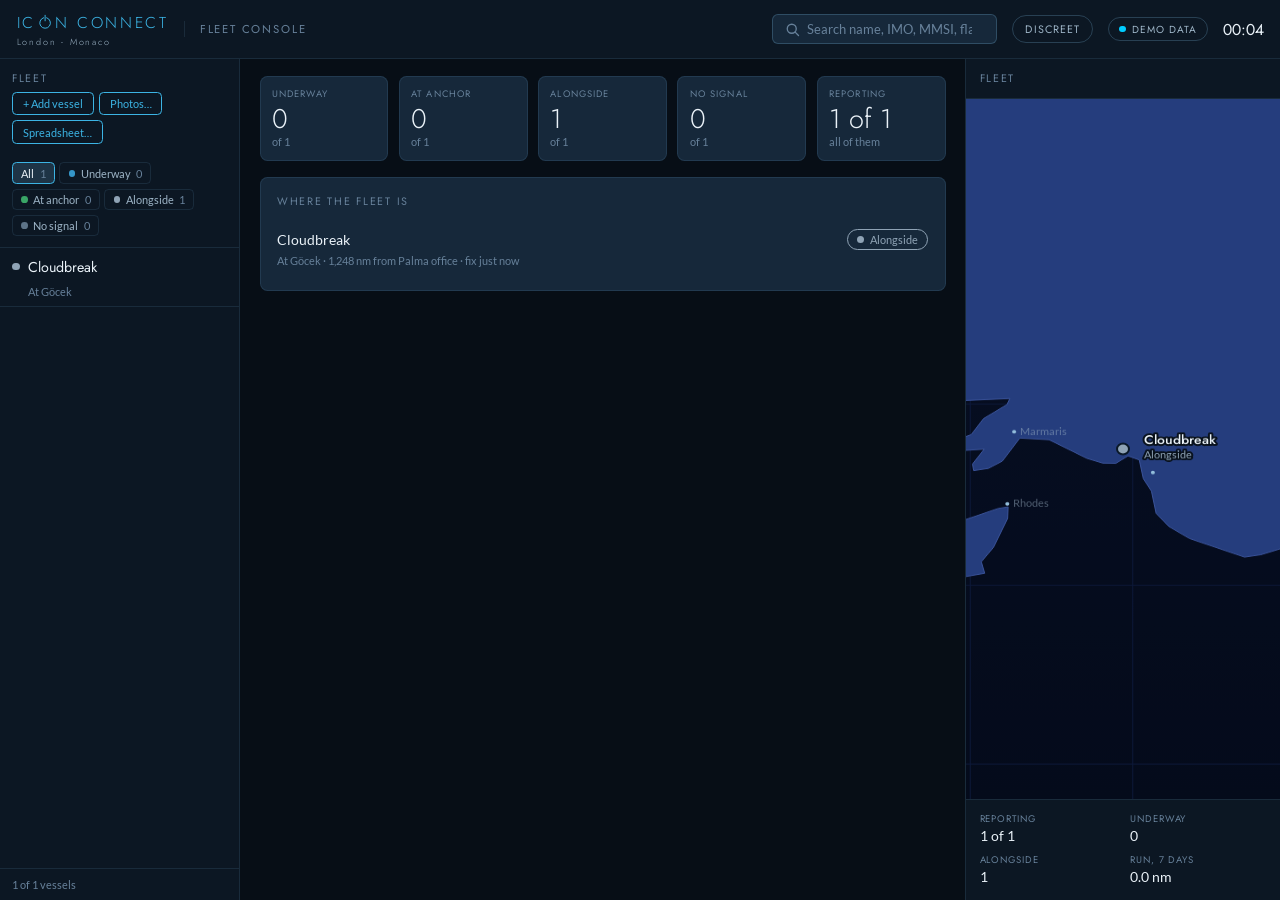
==== console.html @ 8f96ecb7 "Stop asking for what the app can work out for itself Fair criticism of the template: it asked for a " ====
<!doctype html>
<html lang="en">
<head>
<meta charset="utf-8">
<meta name="viewport" content="width=device-width, initial-scale=1">
<title>Fleet Console — Icon Connect</title>
<meta name="description" content="Where every yacht in the fleet is, searchable, for the desk.">
<link rel="icon" href="data:image/svg+xml,<svg xmlns='http://www.w3.org/2000/svg' viewBox='0 0 32 32'><text y='26' font-size='26'>&#9875;</text></svg>">
<link rel="stylesheet" href="css/tokens.css">
<link rel="stylesheet" href="css/console.css">
</head>
<body>

<div id="console">

  <header class="bar">
    <span class="brand-lockup">
      <span class="brand" id="brand"></span>
      <span class="brand-locations" id="brand-locations"></span>
    </span>
    <span class="bar-title">Fleet Console</span>

    <span class="bar-spacer"></span>

    <label class="search" for="search">
      <svg viewBox="0 0 20 20" aria-hidden="true"><circle cx="9" cy="9" r="6"/><line x1="13.5" y1="13.5" x2="18" y2="18"/></svg>
      <input id="search" type="search" placeholder="Search name, IMO, MMSI, flag, builder, port"
             autocomplete="off" spellcheck="false">
    </label>

    <button class="toggle" id="discreet-toggle" type="button" aria-pressed="false">
      Discreet
    </button>

    <span class="status-pill" id="connection" data-state="starting">
      <span class="dot"></span><span id="connection-label">Starting</span>
    </span>

    <span class="clock" id="clock">--:--</span>
  </header>

  <aside class="rail">
    <div class="rail-head">
      <span class="pane-title">Fleet</span>
      <span class="rail-head-actions">
        <button class="add-button" id="save-file" type="button" hidden>Save fleet.js</button>
        <button class="add-button" id="add-vessel" type="button">+ Add vessel</button>
        <button class="add-button" id="import-photos" type="button">Photos…</button>
        <button class="add-button" id="import-sheet" type="button">Spreadsheet…</button>
        <input type="file" id="import-file" accept="image/*" multiple hidden>
        <input type="file" id="sheet-file" accept=".csv,.tsv,.txt,text/csv" hidden>
      </span>
    </div>
    <div class="filters" id="filters"></div>
    <div class="rail-list" id="rail-list"></div>
    <div class="hidden-note" id="hidden-note" hidden>
      <span id="hidden-count"></span>
      <button class="linkish" id="restore-hidden" type="button">Restore</button>
    </div>
    <div class="rail-foot" id="rail-foot"></div>
  </aside>

  <main class="work" id="work"></main>

  <aside class="chartpane">
    <div class="chartpane-head">
      <span class="pane-title" id="chart-title">Fleet</span>
      <button class="linkish" id="clear-selection" type="button" hidden>Show all vessels</button>
    </div>
    <div class="chart-holder">
      <canvas id="chart-canvas"></canvas>
    </div>
    <div class="chart-readout" id="chart-readout"></div>
  </aside>

  <!-- Bulk vessel import from a spreadsheet. -->
  <dialog class="sheet sheet-wide" id="sheet-dialog" aria-labelledby="sheet-title">
    <div class="sheet-panel">
      <header class="sheet-head">
        <h2 id="sheet-title">Vessels from a spreadsheet</h2>
        <button class="sheet-close" id="sheet-close" type="button" aria-label="Close">&times;</button>
      </header>
      <div class="sheet-body">
        <p class="sheet-note" id="sheet-note"></p>

        <div class="panel" id="sheet-start">
          <div class="pane-title">Start from a template</div>
          <p class="sheet-note">
            A blank sheet with the headings this reads back, and one worked example
            row to copy. Delete that row before importing — its MMSI is deliberately
            impossible, so if it is left in it is refused by name rather than adding
            a yacht called EXAMPLE to your fleet.
          </p>
          <div class="sheet-actions">
            <button class="button-primary" id="sheet-template" type="button">Download the template</button>
            <button class="button-quiet" id="sheet-choose" type="button">Choose a CSV…</button>
            <span class="sheet-foot-note" id="sheet-template-status"></span>
          </div>
          <div class="column-notes" id="column-notes"></div>
        </div>

        <div class="panel" id="sheet-columns-panel">
          <div class="pane-title">Columns</div>
          <p class="sheet-note">
            Matched by heading. Set anything it guessed wrong, or leave a column
            on “Ignore”. Name and MMSI are the two it cannot do without.
          </p>
          <div class="sheet-columns" id="sheet-columns"></div>
        </div>

        <div class="panel">
          <div class="pane-title" id="sheet-rows-title">Rows</div>
          <div class="sheet-rows" id="sheet-rows"></div>
        </div>
      </div>
      <footer class="sheet-foot">
        <span class="sheet-foot-note" id="sheet-status"></span>
        <button class="button-quiet" id="sheet-cancel" type="button">Cancel</button>
        <button class="button-primary" id="sheet-apply" type="submit">Import</button>
      </footer>
    </div>
  </dialog>

  <!-- Bulk photo import: a pile of files matched to vessels by filename. -->
  <dialog class="sheet sheet-wide" id="import-dialog" aria-labelledby="import-title">
    <div class="sheet-panel">
      <header class="sheet-head">
        <h2 id="import-title">Photographs</h2>
        <button class="sheet-close" id="import-close" type="button" aria-label="Close">&times;</button>
      </header>
      <div class="sheet-body">
        <p class="sheet-note" id="import-note"></p>
        <div class="import-list" id="import-list"></div>
      </div>
      <footer class="sheet-foot">
        <span class="sheet-foot-note" id="import-status"></span>
        <button class="button-quiet" id="import-cancel" type="button">Cancel</button>
        <button class="button-primary" id="import-apply" type="submit">Use these</button>
      </footer>
    </div>
  </dialog>

  <dialog class="sheet" id="file-dialog" aria-labelledby="file-title">
    <div class="sheet-panel">
      <header class="sheet-head">
        <h2 id="file-title">Save fleet.js</h2>
        <button class="sheet-close" id="file-close" type="button" aria-label="Close">&times;</button>
      </header>
      <div class="sheet-body">
        <p class="sheet-note" id="file-summary"></p>
        <p class="sheet-note">
          This is the whole of <code>fleet.js</code> with your changes applied.
          Save it over the existing file and the change is real everywhere —
          the office display included. Until then it is only on this browser.
        </p>
        <div class="panel" id="photo-export" hidden>
          <div class="pane-title">Photographs held in this browser</div>
          <p class="sheet-note" id="photo-export-note"></p>
          <div class="rows" id="photo-export-list"></div>
          <div class="sheet-actions">
            <button class="button-quiet" id="photo-export-save" type="button">Save the images</button>
            <span class="sheet-foot-note" id="photo-export-status"></span>
          </div>
        </div>
        <pre class="snippet snippet-tall" id="file-content"></pre>
      </div>
      <footer class="sheet-foot">
        <span class="sheet-foot-note" id="file-status"></span>
        <button class="button-quiet" id="file-csv" type="button">Download CSV</button>
        <button class="button-quiet" id="file-copy" type="button">Copy file</button>
        <button class="button-primary" id="file-download" type="button">Download fleet.js</button>
      </footer>
    </div>
  </dialog>

  <dialog class="sheet sheet-narrow" id="remove-dialog" aria-labelledby="remove-title">
    <div class="sheet-panel">
      <header class="sheet-head">
        <h2 id="remove-title">Remove vessel</h2>
        <button class="sheet-close" id="remove-close" type="button" aria-label="Close">&times;</button>
      </header>
      <div class="sheet-body">
        <p class="sheet-note" id="remove-body"></p>
        <pre class="snippet" id="remove-snippet" hidden></pre>
      </div>
      <footer class="sheet-foot">
        <button class="button-quiet" id="remove-cancel" type="button">Cancel</button>
        <button class="button-danger" id="remove-confirm" type="button">Remove</button>
      </footer>
    </div>
  </dialog>

  <dialog class="sheet sheet-wide" id="add-dialog" aria-labelledby="add-title">
    <form method="dialog" id="add-form" novalidate>
      <header class="sheet-head">
        <h2 id="add-title">Add a vessel</h2>
        <button class="sheet-close" id="add-cancel" type="button" aria-label="Close">&times;</button>
      </header>

      <div class="sheet-body" id="add-body">

        <div class="form-section">
          <h3>Identity</h3>
          <p class="sheet-note">
            MMSI is the only field live tracking actually needs — AIS broadcasts on
            MMSI and never on IMO, and there is no free way to look one up from the
            other. It comes off the ship's radio licence or her AIS unit. The IMO
            number is checked against its own check digit, so a mistyped one is
            caught here rather than three weeks later.
          </p>

          <div class="field-grid">
            <div class="field-pair">
              <label for="f-name">Name <em>required</em></label>
              <input id="f-name" name="name" autocomplete="off" placeholder="Without the M/Y" required>
              <p class="field-error" id="e-name" role="alert"></p>
            </div>
            <div class="field-pair">
              <label for="f-prefix">Type</label>
              <select id="f-prefix" name="prefix">
                <option value="M/Y">M/Y — motor</option>
                <option value="S/Y">S/Y — sailing</option>
              </select>
            </div>
          </div>

          <div class="field-grid">
            <div class="field-pair">
              <label for="f-mmsi">MMSI <em>required</em></label>
              <input id="f-mmsi" name="mmsi" inputmode="numeric" autocomplete="off" placeholder="9 digits" required>
              <p class="field-error" id="e-mmsi" role="alert"></p>
            </div>
            <div class="field-pair">
              <label for="f-imo">IMO number <em>required</em></label>
              <input id="f-imo" name="imo" inputmode="numeric" autocomplete="off" placeholder="7 digits" required>
              <p class="field-error" id="e-imo" role="alert"></p>
            </div>
            <div class="field-pair">
              <label for="f-callSign">Call sign</label>
              <input id="f-callSign" name="callSign" autocomplete="off" placeholder="e.g. ZGAA1">
            </div>
          </div>

          <div class="field-grid">
            <div class="field-pair">
              <label for="f-flag">Flag</label>
              <input id="f-flag" name="flag" autocomplete="off" placeholder="e.g. Cayman Islands">
            </div>
            <div class="field-pair">
              <label for="f-flagCode">Flag code</label>
              <input id="f-flagCode" name="flagCode" autocomplete="off" placeholder="KY" maxlength="2">
            </div>
          </div>
        </div>

        <div class="form-section">
          <h3>Dimensions and build</h3>
          <div class="field-grid">
            <div class="field-pair">
              <label for="f-loa">LOA (m)</label>
              <input id="f-loa" name="loa" inputmode="decimal" autocomplete="off" placeholder="48.5">
            </div>
            <div class="field-pair">
              <label for="f-beam">Beam (m)</label>
              <input id="f-beam" name="beam" inputmode="decimal" autocomplete="off" placeholder="9.2">
            </div>
            <div class="field-pair">
              <label for="f-grossTonnage">Gross tonnage</label>
              <input id="f-grossTonnage" name="grossTonnage" inputmode="numeric" autocomplete="off" placeholder="499">
            </div>
          </div>
          <div class="field-grid">
            <div class="field-pair">
              <label for="f-builder">Builder</label>
              <input id="f-builder" name="builder" autocomplete="off" placeholder="e.g. Abeking &amp; Rasmussen">
            </div>
            <div class="field-pair">
              <label for="f-yearBuilt">Year built</label>
              <input id="f-yearBuilt" name="yearBuilt" inputmode="numeric" autocomplete="off" placeholder="2021">
            </div>
            <div class="field-pair">
              <label for="f-lastRefit">Last refit</label>
              <input id="f-lastRefit" name="lastRefit" inputmode="numeric" autocomplete="off" placeholder="2026">
            </div>
          </div>
          <div class="field-pair">
            <label for="f-classSociety">Class society</label>
            <input id="f-classSociety" name="classSociety" autocomplete="off" placeholder="e.g. Lloyd's Register">
          </div>
        </div>

        <div class="form-section">
          <h3>Photograph</h3>
          <div class="photo-row">
            <div>
              <div class="photo-drop" id="photo-drop">
                <input type="file" id="f-photo-file" accept="image/*" hidden>
                <button type="button" class="button-quiet" id="photo-choose">Choose an image…</button>
                <span class="photo-drop-hint">or drop one here</span>
              </div>
              <p class="field-hint" id="photo-note">
                The file is scaled down and kept in this browser. It shows on this
                console straight away; the office display is a different machine and
                only sees it once the image is in <code>assets/photos/</code> and
                <code>fleet.js</code> points at it — the Save fleet.js dialog will
                hand you both.
              </p>
              <p class="field-error" id="e-photo-file" role="alert"></p>

              <div class="field-pair photo-url">
                <label for="f-photo">…or a URL or path instead</label>
                <input id="f-photo" name="photo" autocomplete="off"
                       placeholder="assets/photos/cloudbreak.jpg  ·  or  https://…">
                <p class="field-hint">
                  Used only when no image has been uploaded. Many hosts refuse to serve
                  to another site, which is what the preview is for.
                </p>
                <p class="field-error" id="e-photo" role="alert"></p>
              </div>
            </div>
            <div>
              <div class="photo-preview" id="photo-preview">
                <span class="photo-preview-empty">No photo</span>
              </div>
              <div class="photo-actions" id="photo-actions" hidden>
                <span class="photo-meta" id="photo-meta"></span>
                <button type="button" class="button-quiet" id="photo-clear">Remove</button>
              </div>
            </div>
          </div>
        </div>

        <div class="form-section">
          <h3>Where she is <span class="section-tag">demo mode only</span></h3>
          <p class="sheet-note">
            Ignored the moment an AISstream key is set in <code>config.js</code>, when
            live AIS takes over. Until then it is the only thing that puts her on the
            chart — a vessel with nothing here is on the list but never appears.
          </p>
          <div class="field-grid">
            <div class="field-pair">
              <label for="f-demoStatus">State</label>
              <select id="f-demoStatus" name="demoStatus">
                <option value="moored">Alongside</option>
                <option value="anchored">At anchor</option>
                <option value="underway">Underway</option>
                <option value="dark">No signal</option>
              </select>
            </div>
            <div class="field-pair">
              <label for="f-demoPort">Port</label>
              <input id="f-demoPort" name="demoPort" autocomplete="off" list="port-names"
                     placeholder="Start typing…">
              <datalist id="port-names"></datalist>
              <p class="field-error" id="e-demoPort" role="alert"></p>
            </div>
            <div class="field-pair">
              <label for="f-demoSpeed">Speed (kn)</label>
              <input id="f-demoSpeed" name="demoSpeed" inputmode="decimal" autocomplete="off" placeholder="11.5">
            </div>
          </div>
          <p class="field-hint">
            Or give an exact position instead, which wins over the port.
          </p>
          <div class="field-grid">
            <div class="field-pair">
              <label for="f-demoLat">Latitude</label>
              <input id="f-demoLat" name="demoLat" inputmode="decimal" autocomplete="off" placeholder="36.7530">
              <p class="field-error" id="e-demoLat" role="alert"></p>
            </div>
            <div class="field-pair">
              <label for="f-demoLon">Longitude</label>
              <input id="f-demoLon" name="demoLon" inputmode="decimal" autocomplete="off" placeholder="28.9400">
              <p class="field-error" id="e-demoLon" role="alert"></p>
            </div>
          </div>
          <div class="field-grid">
            <div class="field-pair">
              <label for="f-demoDestination">Bound for</label>
              <input id="f-demoDestination" name="demoDestination" autocomplete="off" placeholder="PALMA">
            </div>
            <div class="field-pair">
              <label for="f-demoEtaHours">ETA in (hours)</label>
              <input id="f-demoEtaHours" name="demoEtaHours" inputmode="numeric" autocomplete="off" placeholder="26">
            </div>
          </div>
          <p class="field-hint" id="route-note" hidden>
            She has a hand-written route in <code>fleet.js</code>. It is kept as it is
            — a route is more than this form can edit, and flattening it to one point
            would throw the work away. Give a position or a port to replace it.
          </p>
        </div>

        <div class="form-section">
          <label class="checkline">
            <input type="checkbox" id="f-discreet" name="discreet">
            <span>Discreet — never show an exact position for this vessel, whatever
              the board is set to</span>
          </label>
        </div>
      </div>

      <footer class="sheet-foot">
        <span class="sheet-foot-note" id="add-status"></span>
        <button class="button-quiet" id="add-cancel-2" type="button">Cancel</button>
        <button class="button-primary" id="add-submit" type="submit">Add vessel</button>
      </footer>
    </form>

    <!-- Shown after a successful add or edit. -->
    <div class="sheet-done" id="add-done" hidden>
      <header class="sheet-head">
        <h2 id="done-title">Saved — now make it permanent</h2>
        <button class="sheet-close" id="done-close" type="button" aria-label="Close">&times;</button>
      </header>
      <div class="sheet-body">
        <p class="sheet-note" id="done-lede"></p>
        <pre class="snippet" id="done-snippet"></pre>
        <div class="sheet-actions">
          <button class="button-primary" id="copy-snippet" type="button">Copy entry</button>
          <button class="button-quiet" id="done-save-file" type="button">Save whole file…</button>
          <span class="sheet-foot-note" id="copy-status"></span>
        </div>
      </div>
    </div>
  </dialog>

</div>

<script src="config.js"></script>
<script src="fleet.js"></script>
<script src="data/mid.js"></script>
<script src="data/ports.js"></script>
<script src="data/world-land.js"></script>
<script src="js/geo.js"></script>
<script src="js/vessel.js"></script>
<script src="js/format.js"></script>
<script src="js/store.js"></script>
<script src="js/ais.js"></script>
<script src="js/demo.js"></script>
<script src="js/weather.js"></script>
<script src="js/csv.js"></script>
<script src="js/photos.js"></script>
<script src="js/profile.js"></script>
<script src="js/map.js"></script>
<script src="js/console.js"></script>

</body>
</html>
---- css/tokens.css ----
/* -----------------------------------------------------------------------------
 * Shared design tokens — the Icon Connect palette and type, in one place.
 *
 * Loaded by both the office display (index.html) and the console
 * (console.html), so retinting either retints both. Neither stylesheet
 * redefines a colour; they only consume these.
 *
 * Type SIZE is deliberately not set here: the wall board scales with the
 * viewport, the console does not.
 * -------------------------------------------------------------------------- */

/* -----------------------------------------------------------------------------
 * Brand faces, served from assets/fonts/ rather than a font CDN.
 *
 * A board that runs sixteen hours a day on an office wall should not depend on
 * a third party being up, and the single-file build inlines these so it works
 * with no network at all.
 *
 * Lato is the brand's body face. Jost stands in for Century Gothic — both are
 * Futura derivatives — and the display stack tries Century Gothic first, so a
 * machine with the real licensed font uses it instead. Both are SIL Open Font
 * License; see assets/fonts/LICENSE-*.txt.
 * -------------------------------------------------------------------------- */

@font-face { font-family: 'Jost'; font-style: normal; font-weight: 300;
  font-display: swap; src: url('../assets/fonts/jost-latin-300-normal.woff2') format('woff2'); }
@font-face { font-family: 'Jost'; font-style: normal; font-weight: 400;
  font-display: swap; src: url('../assets/fonts/jost-latin-400-normal.woff2') format('woff2'); }
@font-face { font-family: 'Jost'; font-style: normal; font-weight: 500;
  font-display: swap; src: url('../assets/fonts/jost-latin-500-normal.woff2') format('woff2'); }

@font-face { font-family: 'Lato'; font-style: normal; font-weight: 300;
  font-display: swap; src: url('../assets/fonts/lato-latin-300-normal.woff2') format('woff2'); }
@font-face { font-family: 'Lato'; font-style: normal; font-weight: 400;
  font-display: swap; src: url('../assets/fonts/lato-latin-400-normal.woff2') format('woff2'); }
@font-face { font-family: 'Lato'; font-style: normal; font-weight: 700;
  font-display: swap; src: url('../assets/fonts/lato-latin-700-normal.woff2') format('woff2'); }

/* -----------------------------------------------------------------------------
 * Fleet Watch — a board meant to be read from across an office and ignored for
 * hours at a time. Dark by design: this is one committed look, not a theme that
 * follows the OS. Every colour is a custom property, so retinting to a house
 * palette means editing this block and nothing else.
 * -------------------------------------------------------------------------- */

:root {
  color-scheme: dark;

  /* --------------------------------------------------------------------------
   * Icon Connect, from the 2023 Brand Book.
   *
   * The brand's own dark applications — the digital wallpaper and the business
   * cards — are a deep blue-slate ground with the logotype cyan on top, which is
   * exactly the register a fleet board wants. Surfaces below are stepped from
   * the wallpaper's own blues; the accent is the cyan the logo is actually
   * printed in.
   * ----------------------------------------------------------------------- */

  /* Brand */
  --brand-cyan:        #3CB4E4;   /* the logotype's applied colour */
  --brand-cyan-bright: #00CCFF;   /* charter "Info" — used sparingly, for life */
  --brand-silver:      #C0C0C0;   /* charter "Terms" */

  /* Surfaces, stepped from the wallpaper's blue-slate */
  --bg:            #070E16;
  --surface-1:     #0C1723;
  --surface-2:     #16283A;   /* the surface the state palette was validated against */
  --surface-3:     #1E3446;
  --scrim:         rgba(7, 14, 22, 0.94);
  --border:        rgba(120, 180, 220, 0.13);
  --border-strong: rgba(120, 180, 220, 0.26);

  /* Ink, tinted toward the ground rather than a neutral grey */
  --text-primary:   #EAF2F8;
  --text-secondary: #9DB4C6;
  --text-muted:     #67819A;

  /* Chart. Land is stepped up from the wallpaper's blue-slate until it clears
     the sea in daylight (4.6:1) and still reads under full night (1.9:1). */
  --map-ocean:      #0F2032;
  --map-ocean-deep: #0A1826;
  --map-land:       #5E8CB2;
  --map-coast:      #93BEDC;
  --map-graticule:  #1E3752;

  /* Dusk, in the order it happens, filled between successive solar-altitude
     contours and composited with `multiply`.
     
     Multiply matters. Laid over the top in the ordinary way, a tinted wash
     BRIGHTENS anything darker than the tint — and the sea here is very dark, so
     a violet twilight was lightening the ocean it was meant to be darkening.
     The night side came out the same brightness as the day side, which is
     exactly what it looked like. Multiplying can only ever darken, so the ramp
     below is monotonic by construction: land under full night sits 2.9:1 away
     from the same land in daylight, and the alpha is the strength. */
  --twilight-dusk:      rgba(255, 205, 165, 0.245);  /* sun still above the horizon */
  --twilight-civil:     rgba(170, 150, 235, 0.374);  /* 0 to -6 degrees */
  --twilight-nautical:  rgba(105, 120, 215, 0.504);  /* -6 to -12 */
  --twilight-astro:     rgba( 60,  78, 180, 0.626);  /* -12 to -18 */
  --map-night:          rgba( 40,  55, 150, 0.720);  /* below -18: full night */

  /* Vessel state. Stepped from the brand hues onto the dark ground and
     validated as a categorical set against --surface-2: all three pass the
     lightness band, chroma floor, CVD separation, the normal-vision floor and
     3:1 contrast. The brand palette is entirely cool, so "at anchor" is the
     charter's Security aqua walked toward green — the nearest step that clears
     the separation floor against the cyan. None of them ever carries meaning
     alone; every dot on this board sits beside its own word. */
  --status-underway: #3596C8;   /* brand cyan, stepped into the dark band */
  --status-anchored: #39A566;   /* Security aqua, stepped for separation */
  --status-moored:   #8FA3B5;   /* Terms silver, tinted to the ground */
  --status-dark:     #5E7488;

  /* The drawn vessel profile. Deliberately flat and diagrammatic — it should
     read as an illustration standing in for a photograph, never as one. */
  --profile-hull:   #2E4560;
  --profile-house:  #40607F;
  --profile-window: #0C1826;
  --profile-spar:   #7EA8CA;
  --profile-line:   rgba(126, 168, 202, 0.45);
  --profile-rail:   rgba(126, 168, 202, 0.35);
  --profile-sea-top:    #14293C;
  --profile-sea-bottom: #0A1826;

  /* Service urgency. Reserved status colours, deliberately not themed: they are
     the only warm hues on the board, which is what makes them read as "look
     here" against an entirely cool brand. */
  --good:     #0ca30c;
  --warning:  #fab219;
  --critical: #d03b3b;

  /* Type. Century Gothic and Lato are the brand's own faces; Century Gothic is
     tried first so a licensed machine uses the real thing, with Jost — like
     Century Gothic, a Futura derivative — as the web substitute. */
  --font-display: 'Century Gothic', 'Jost', 'Questrial', 'Avant Garde', system-ui, sans-serif;
  --font-body: 'Lato', system-ui, -apple-system, 'Segoe UI', sans-serif;
  --font: var(--font-body);

}

/* -----------------------------------------------------------------------------
 * `hidden` must win.
 *
 * The user agent's `[hidden] { display: none }` is a plain attribute selector,
 * so any rule of equal specificity that sets `display` — a `.panel { display:
 * flex }`, or an `all: unset` on a button — silently beats it, and an element
 * the script has hidden stays on screen. This has now caught three separate
 * elements in this project, so it is settled here for both pages.
 * -------------------------------------------------------------------------- */

[hidden] { display: none !important; }
---- css/console.css ----
/* -----------------------------------------------------------------------------
 * Fleet Console — the desk tool.
 *
 * Same palette and faces as the office display (css/tokens.css), different job.
 * The board is glanced at from across a room; this is operated at arm's length,
 * so the type is smaller, the density higher, and panes scroll — which the wall
 * board never does.
 * -------------------------------------------------------------------------- */

:root { font-size: 15px; }

* { box-sizing: border-box; margin: 0; padding: 0; }

html, body {
  height: 100%;
  background: var(--bg);
  color: var(--text-primary);
  font-family: var(--font-body);
  -webkit-font-smoothing: antialiased;
}

#console {
  /* Sized against the viewport, not the parent. `height: 100%` needs every
     ancestor to have a resolved height, and a host page that wraps the content
     in a plain div breaks that chain — the grid then falls back to content
     height, the rows stop stretching, and everything bunches at the top. */
  height: 100vh;
  height: 100dvh;
  /* And a floor in real pixels. A host that sizes its frame to the content it
     reports gets nothing useful from a page whose only height is 100dvh — that
     is circular, so the frame never grows and the whole tool ends up squeezed
     into whatever height it happened to start at. */
  min-height: 780px;
  overflow: hidden;
  display: grid;
  grid-template-columns: 19rem minmax(0, 1fr) 26rem;
  grid-template-rows: auto minmax(0, 1fr);
  grid-template-areas:
    "bar  bar   bar"
    "rail work  chart";
}

/* --- Top bar --------------------------------------------------------------- */

.bar {
  grid-area: bar;
  display: flex;
  align-items: center;
  gap: 1rem;
  padding: 0.7rem 1.1rem;
  border-bottom: 1px solid var(--border);
  background: var(--surface-1);
}

.brand-lockup { display: flex; flex-direction: column; gap: 0.08rem; }

.brand {
  display: inline-flex;
  align-items: center;
  font-family: var(--font-display);
  font-size: 1.05rem;
  font-weight: 300;
  letter-spacing: 0.17em;
  color: var(--brand-cyan);
  white-space: nowrap;
}

.brand .power-o {
  height: 1.03em; width: 1.03em;
  margin: 0 0.11em 0 0.05em;
  fill: none; stroke: currentColor; stroke-width: 6; stroke-linecap: round;
  position: relative; top: 0.012em;
}

.brand img { height: 1.2rem; width: auto; display: block; }

.brand-locations {
  font-family: var(--font-display);
  font-size: 0.6rem;
  font-weight: 300;
  letter-spacing: 0.2em;
  color: var(--text-secondary);
  white-space: nowrap;
}

.bar-title {
  font-family: var(--font-display);
  font-size: 0.76rem;
  letter-spacing: 0.16em;
  text-transform: uppercase;
  color: var(--text-muted);
  padding-left: 1rem;
  border-left: 1px solid var(--border);
}

.bar-spacer { flex: 1; }

.search {
  display: flex;
  align-items: center;
  gap: 0.5rem;
  min-width: 22rem;
  padding: 0.4rem 0.75rem;
  background: var(--surface-2);
  border: 1px solid var(--border-strong);
  border-radius: 0.4rem;
}

.search:focus-within { border-color: var(--brand-cyan); }

.search svg {
  width: 1rem; height: 1rem; flex: none;
  fill: none; stroke: var(--text-muted); stroke-width: 1.8; stroke-linecap: round;
}

.search input {
  all: unset;
  flex: 1;
  min-width: 0;
  font: inherit;
  font-size: 0.88rem;
  color: var(--text-primary);
}

.search input::placeholder { color: var(--text-muted); }

.toggle {
  all: unset;
  cursor: pointer;
  padding: 0.35rem 0.8rem;
  border: 1px solid var(--border-strong);
  border-radius: 999px;
  font-family: var(--font-display);
  font-size: 0.72rem;
  letter-spacing: 0.1em;
  text-transform: uppercase;
  color: var(--text-secondary);
}

.toggle:hover { color: var(--text-primary); border-color: var(--text-muted); }
.toggle[aria-pressed="true"] {
  background: var(--warning);
  border-color: var(--warning);
  color: #1a1200;
}
.toggle:focus-visible { outline: 2px solid var(--brand-cyan); outline-offset: 2px; }

.status-pill {
  display: inline-flex; align-items: center; gap: 0.4rem;
  padding: 0.25rem 0.65rem;
  border: 1px solid var(--border-strong);
  border-radius: 999px;
  font-family: var(--font-display);
  font-size: 0.68rem;
  letter-spacing: 0.1em;
  text-transform: uppercase;
  color: var(--text-secondary);
}

.status-pill .dot { width: 0.45rem; height: 0.45rem; border-radius: 50%; background: var(--text-muted); }
.status-pill[data-state="open"] .dot { background: var(--good); }
.status-pill[data-state="demo"] .dot { background: var(--brand-cyan-bright); }
.status-pill[data-state="connecting"] .dot,
.status-pill[data-state="retrying"] .dot { background: var(--warning); }
.status-pill[data-state="closed"] .dot { background: var(--critical); }

.clock {
  font-family: var(--font-display);
  font-size: 1.05rem;
  font-variant-numeric: tabular-nums;
}

/* --- Rail ------------------------------------------------------------------ */

.rail {
  grid-area: rail;
  border-right: 1px solid var(--border);
  background: var(--surface-1);
  display: grid;
  /* head, filters, the scrolling list, footer — the list is the only row that
     takes the slack. */
  grid-template-rows: auto auto minmax(0, 1fr) auto auto;
  /* And ONE column, pinned. Left implicit it sizes to max-content, so a wide
     child — two nowrap buttons in the head — widened the whole rail's inner
     column. Every vessel row widened with it and pushed its count badge out
     past the rail's edge and over the column beside it. */
  grid-template-columns: minmax(0, 1fr);
  min-width: 0;
  min-height: 0;
  overflow: hidden;
}

.filters {
  display: flex;
  min-width: 0;
  flex-wrap: wrap;
  gap: 0.3rem;
  padding: 0.75rem 0.8rem;
  border-bottom: 1px solid var(--border);
}

.chip-filter {
  all: unset;
  cursor: pointer;
  padding: 0.22rem 0.55rem;
  border: 1px solid var(--border);
  border-radius: 0.3rem;
  font-size: 0.74rem;
  color: var(--text-secondary);
  display: inline-flex;
  align-items: center;
  gap: 0.35rem;
}

.chip-filter:hover { border-color: var(--text-muted); color: var(--text-primary); }
.chip-filter[aria-pressed="true"] {
  background: var(--surface-3);
  border-color: var(--brand-cyan);
  color: var(--text-primary);
}
.chip-filter:focus-visible { outline: 2px solid var(--brand-cyan); outline-offset: 1px; }
.chip-filter .swatch { width: 0.45rem; height: 0.45rem; border-radius: 50%; }
.chip-filter .n { color: var(--text-muted); font-variant-numeric: tabular-nums; }

.rail-list { overflow-y: auto; min-height: 0; }

.vessel-row {
  all: unset;
  min-width: 0;
  display: grid;
  grid-template-columns: 0.5rem minmax(0, 1fr);
  align-items: center;
  gap: 0.55rem;
  width: 100%;
  padding: 0.55rem 0.8rem;
  border-bottom: 1px solid var(--border);
  cursor: pointer;
  box-sizing: border-box;
}

.vessel-row:hover { background: rgba(60, 180, 228, 0.06); }
.vessel-row[aria-current="true"] {
  background: rgba(60, 180, 228, 0.11);
  box-shadow: inset 2px 0 0 var(--brand-cyan);
}
.vessel-row:focus-visible { outline: 2px solid var(--brand-cyan); outline-offset: -2px; }

.vessel-row .marker { width: 0.5rem; height: 0.5rem; border-radius: 50%; }
.vessel-row .v-name {
  font-family: var(--font-display);
  font-size: 0.95rem;
  white-space: nowrap; overflow: hidden; text-overflow: ellipsis;
}
.vessel-row .v-where {
  grid-column: 2 / -1;
  font-size: 0.75rem;
  color: var(--text-muted);
  white-space: nowrap; overflow: hidden; text-overflow: ellipsis;
}
.rail-foot {
  padding: 0.6rem 0.8rem;
  border-top: 1px solid var(--border);
  font-size: 0.72rem;
  color: var(--text-muted);
}

/* --- Work column ----------------------------------------------------------- */

.work {
  grid-area: work;
  /* The tiles below size to THIS column, not the window — the rail and chart
     pane take their share first, so viewport media queries are the wrong ruler. */
  container-type: inline-size;
  container-name: work;
  overflow-y: auto;
  min-height: 0;
  padding: 1.1rem 1.3rem 2rem;
  display: flex;
  flex-direction: column;
  gap: 1.1rem;
}

.pane-title {
  font-family: var(--font-display);
  font-size: 0.72rem;
  letter-spacing: 0.16em;
  text-transform: uppercase;
  color: var(--text-muted);
}

.panel {
  background: var(--surface-2);
  border: 1px solid var(--border);
  border-radius: 0.5rem;
  padding: 1rem 1.1rem;
  display: flex;
  flex-direction: column;
  gap: 0.8rem;
}

/* Five status tiles. Left to auto-fit they wrap 4 + 1, and a lone tile hanging
   under a full row reads as breakage rather than as layout. So the count per row
   is chosen explicitly: five, then three (3 + 2), then two. */
.tile-row { display: grid; grid-template-columns: repeat(auto-fit, minmax(7rem, 1fr)); gap: 0.7rem; }

@container work (min-width: 620px) {
  .tile-row { grid-template-columns: repeat(5, minmax(0, 1fr)); }
}
@container work (min-width: 420px) and (max-width: 619px) {
  .tile-row { grid-template-columns: repeat(3, minmax(0, 1fr)); }
}
@container work (max-width: 419px) {
  .tile-row { grid-template-columns: repeat(2, minmax(0, 1fr)); }
  /* Five into two leaves one over; give it the whole row so it reads as the
     end of a list rather than as something that fell off one. */
  .tile-row > :last-child { grid-column: 1 / -1; }
}

.tile {
  background: var(--surface-2);
  border: 1px solid var(--border);
  border-radius: 0.5rem;
  padding: 0.7rem 0.75rem;
  min-width: 0;
}
.tile.warn { border-color: var(--warning); }

.tile .label {
  font-family: var(--font-display);
  font-size: 0.63rem;
  letter-spacing: 0.12em;
  text-transform: uppercase;
  color: var(--text-muted);
}
.tile .figure {
  font-family: var(--font-display);
  font-size: 1.8rem;
  font-weight: 300;
  line-height: 1.2;
  margin-top: 0.15rem;
}
.tile .note { font-size: 0.7rem; color: var(--text-muted); line-height: 1.3; }

/* Detail header */

.detail-head { display: flex; align-items: flex-end; gap: 1rem; flex-wrap: wrap; }
.detail-head .eyebrow {
  font-family: var(--font-display);
  font-size: 0.7rem; letter-spacing: 0.16em; text-transform: uppercase; color: var(--text-muted);
}
.detail-head h1 {
  font-family: var(--font-display);
  font-size: 2.1rem; font-weight: 300; letter-spacing: -0.01em; line-height: 1.1;
}
.detail-spec { display: flex; flex-wrap: wrap; gap: 0.3rem 0.9rem; font-size: 0.85rem; color: var(--text-secondary); }
.detail-where {
  display: flex;
  flex-wrap: wrap;
  align-items: baseline;
  gap: 0.3rem 0.9rem;
  margin-top: -0.35rem;
}

.detail-where .w-main { font-size: 0.98rem; color: var(--text-primary); }
.detail-where .w-age { font-size: 0.8rem; color: var(--text-muted); }
.detail-where .w-age.stale { color: var(--warning); }
.detail-where .w-age.dark { color: var(--critical); }

.detail-spec b { font-family: var(--font-display); font-weight: 500; color: var(--text-primary); }

.state-pill {
  display: inline-flex; align-items: center; gap: 0.4rem;
  padding: 0.2rem 0.6rem; border-radius: 999px;
  border: 1px solid currentColor;
  font-size: 0.76rem;
}
.state-pill .swatch { width: 0.5rem; height: 0.5rem; border-radius: 50%; background: currentColor; }

/* Generic rows */

.rows { display: flex; flex-direction: column; }

.row {
  display: grid;
  grid-template-columns: minmax(0, 1fr) auto;
  align-items: center;
  gap: 0.3rem 0.8rem;
  padding: 0.5rem 0;
  border-bottom: 1px solid var(--border);
}
.row:last-child { border-bottom: none; }
.row .r-main { font-size: 0.92rem; }
.row .r-sub { grid-column: 1 / 2; font-size: 0.75rem; color: var(--text-muted); }

.row.clickable { cursor: pointer; }
.row.clickable:hover { background: rgba(60, 180, 228, 0.05); }

/* A labelled field: name on the left, value on the right, detail beneath. */
.field {
  display: grid;
  grid-template-columns: 8.5rem minmax(0, 1fr);
  gap: 0.25rem 0.9rem;
  padding: 0.5rem 0;
  border-bottom: 1px solid var(--border);
}
.field:last-child { border-bottom: none; }

.field .f-key {
  font-family: var(--font-display);
  font-size: 0.68rem;
  letter-spacing: 0.11em;
  text-transform: uppercase;
  color: var(--text-muted);
  padding-top: 0.16rem;
}

.field .f-value { font-size: 0.95rem; overflow-wrap: anywhere; }
.field .f-sub { grid-column: 2; font-size: 0.78rem; color: var(--text-muted); }

.empty { font-size: 0.88rem; color: var(--text-muted); padding: 0.4rem 0; }

/* --- Chart pane ------------------------------------------------------------ */

.chartpane {
  grid-area: chart;
  border-left: 1px solid var(--border);
  background: var(--surface-1);
  display: grid;
  grid-template-rows: auto minmax(0, 1fr) auto;
  min-height: 0;
}

.chartpane-head {
  display: flex; align-items: baseline; justify-content: space-between; gap: 0.6rem;
  padding: 0.75rem 0.9rem;
  border-bottom: 1px solid var(--border);
}

.linkish {
  all: unset;
  cursor: pointer;
  font-size: 0.76rem;
  color: var(--brand-cyan);
}
.linkish:hover { text-decoration: underline; }
.linkish:focus-visible { outline: 2px solid var(--brand-cyan); outline-offset: 2px; }

.chart-holder { position: relative; min-height: 0; }
#chart-canvas { position: absolute; inset: 0; width: 100%; height: 100%; display: block; cursor: pointer; }

.chart-readout {
  padding: 0.8rem 0.9rem 1rem;
  border-top: 1px solid var(--border);
  display: flex;
  flex-direction: column;
  gap: 0.55rem;
}

.readout-line { font-family: var(--font-display); font-size: 1.05rem; font-variant-numeric: tabular-nums; }
.readout-sub { font-size: 0.82rem; color: var(--text-secondary); }
.readout-age { font-size: 0.75rem; color: var(--text-muted); }
.readout-age.stale { color: var(--warning); }
.readout-age.dark  { color: var(--critical); }

.readout-grid { display: grid; grid-template-columns: repeat(auto-fit, minmax(6rem, 1fr)); gap: 0.6rem 0.9rem; }
.readout-grid .k {
  font-family: var(--font-display);
  font-size: 0.64rem; letter-spacing: 0.1em; text-transform: uppercase; color: var(--text-muted);
  display: block;
}
.readout-grid .v { font-size: 0.95rem; font-variant-numeric: tabular-nums; }

/* --- Discretion banner ----------------------------------------------------- */

.discreet-banner {
  grid-column: 1 / -1;
  padding: 0.4rem 1.1rem;
  background: var(--warning);
  color: #1a1200;
  font-family: var(--font-display);
  font-size: 0.74rem;
  letter-spacing: 0.1em;
  text-transform: uppercase;
}

@media (prefers-reduced-motion: reduce) {
  * { transition: none !important; }
}

/* --- Add vessel ------------------------------------------------------------
 * A native <dialog>, so Escape, focus trapping and the backdrop come for free.
 * -------------------------------------------------------------------------- */

/* Wraps rather than overflowing: with local changes there are two buttons here,
   and at a narrow rail — or a zoomed-in page, which amounts to the same thing —
   they do not fit on the title's line. */
.rail-head {
  display: flex;
  align-items: center;
  justify-content: space-between;
  flex-wrap: wrap;
  gap: 0.4rem 0.6rem;
  padding: 0.7rem 0.8rem 0.5rem;
  min-width: 0;
}

.add-button {
  all: unset;
  cursor: pointer;
  box-sizing: border-box;
  max-width: 100%;
  padding: 0.28rem 0.65rem;
  border: 1px solid var(--brand-cyan);
  border-radius: 0.3rem;
  font-size: 0.76rem;
  color: var(--brand-cyan);
  white-space: nowrap;
}
.add-button:hover { background: rgba(60, 180, 228, 0.12); }
.add-button:focus-visible { outline: 2px solid var(--brand-cyan); outline-offset: 2px; }

.sheet {
  /* The reset at the top of this file zeroes every margin, which also kills the
     `margin: auto` a dialog relies on to centre itself. */
  margin: auto;
  width: min(38rem, calc(100vw - 3rem));
  max-height: calc(100vh - 4rem);
  padding: 0;
  border: 1px solid var(--border-strong);
  border-radius: 0.6rem;
  background: var(--surface-1);
  color: var(--text-primary);
  font-family: var(--font-body);
}

.sheet::backdrop { background: rgba(4, 9, 15, 0.72); }

/* `:not([hidden])` matters: a bare `display: flex` here outranks the user
   agent's `[hidden] { display: none }`, and the finished panel would sit
   stacked under the form it replaced. */
.sheet-narrow { width: min(30rem, calc(100vw - 3rem)); }

/* The `[hidden]` override in tokens.css is what keeps these from stacking. */
.sheet form,
.sheet-done,
.sheet-panel {
  display: flex;
  flex-direction: column;
  max-height: calc(100vh - 4rem);
}

.sheet-head {
  display: flex; align-items: center; justify-content: space-between; gap: 1rem;
  padding: 1rem 1.2rem;
  border-bottom: 1px solid var(--border);
}

.sheet-head h2 {
  font-family: var(--font-display);
  font-size: 1.15rem; font-weight: 400; letter-spacing: 0.01em;
}

.sheet-close {
  all: unset; cursor: pointer;
  padding: 0 0.4rem; font-size: 1.3rem; line-height: 1; color: var(--text-muted);
  border-radius: 0.25rem;
}
.sheet-close:hover { color: var(--text-primary); }
.sheet-close:focus-visible { outline: 2px solid var(--brand-cyan); outline-offset: 2px; }

.sheet-body {
  padding: 1.1rem 1.2rem;
  overflow-y: auto;
  display: flex; flex-direction: column; gap: 1rem;
}

.sheet-note { font-size: 0.85rem; color: var(--text-secondary); line-height: 1.5; }
.sheet-note code {
  font-family: ui-monospace, SFMono-Regular, Menlo, monospace;
  font-size: 0.85em; padding: 0.05rem 0.25rem;
  background: var(--surface-3); border-radius: 0.2rem;
}

.field-pair { display: flex; flex-direction: column; gap: 0.3rem; min-width: 0; }

.field-pair label {
  font-family: var(--font-display);
  font-size: 0.68rem; letter-spacing: 0.11em; text-transform: uppercase; color: var(--text-muted);
}

.field-pair input, .field-pair select {
  all: unset;
  box-sizing: border-box;
  width: 100%;
  padding: 0.45rem 0.6rem;
  background: var(--surface-2);
  border: 1px solid var(--border-strong);
  border-radius: 0.35rem;
  font: inherit;
  font-size: 0.92rem;
  color: var(--text-primary);
}
.field-pair select { cursor: pointer; }
.field-pair input:focus, .field-pair select:focus { border-color: var(--brand-cyan); }
.field-pair input[aria-invalid="true"] { border-color: var(--critical); }
.field-pair input::placeholder { color: var(--text-muted); }

.field-hint { font-size: 0.76rem; color: var(--text-muted); line-height: 1.45; }

.field-error { font-size: 0.78rem; color: var(--critical); line-height: 1.4; }
.field-error:empty { display: none; }

.field-grid { display: grid; grid-template-columns: repeat(auto-fit, minmax(9rem, 1fr)); gap: 0.9rem; }

/* The form stacks a dozen of these. Without room between the rows a label
   crowds the field above it and reads as belonging to it. */
.sheet-body .field-grid,
.sheet-body > .form-section > .field-pair { margin-bottom: 0.9rem; }
.sheet-body .field-grid:last-child,
.sheet-body .form-section > .field-pair:last-child { margin-bottom: 0; }
.form-section + .form-section { margin-top: 1.1rem; }
.form-section .sheet-note { margin-bottom: 0.9rem; }

.checkline { display: flex; align-items: center; gap: 0.5rem; font-size: 0.86rem; color: var(--text-secondary); cursor: pointer; }
.checkline input { accent-color: var(--brand-cyan); width: 1rem; height: 1rem; }

.sheet-foot {
  display: flex; align-items: center; justify-content: flex-end; gap: 0.7rem;
  padding: 0.9rem 1.2rem;
  border-top: 1px solid var(--border);
}

.sheet-foot-note { flex: 1; font-size: 0.78rem; color: var(--text-muted); }

.button-primary {
  all: unset; cursor: pointer;
  padding: 0.45rem 1rem;
  background: var(--brand-cyan);
  color: #04121b;
  border-radius: 0.35rem;
  font-size: 0.88rem;
  font-weight: 700;
}
.button-primary:hover { filter: brightness(1.08); }
.button-primary:focus-visible { outline: 2px solid var(--brand-cyan); outline-offset: 2px; }

.button-danger {
  all: unset; cursor: pointer;
  padding: 0.45rem 1rem;
  background: var(--critical);
  color: #fff;
  border-radius: 0.35rem;
  font-size: 0.88rem;
  font-weight: 700;
}
.button-danger:hover { filter: brightness(1.08); }
.button-danger:focus-visible { outline: 2px solid var(--critical); outline-offset: 2px; }

/* Destructive actions sit apart from the record, below a rule. */
.danger-zone {
  display: flex;
  align-items: center;
  justify-content: space-between;
  gap: 1rem;
  padding-top: 0.9rem;
  margin-top: 0.2rem;
  border-top: 1px solid var(--border);
}

.danger-zone .note { font-size: 0.78rem; color: var(--text-muted); }

.hidden-note {
  display: flex; align-items: center; justify-content: space-between; gap: 0.6rem;
  padding: 0.45rem 0.8rem;
  border-top: 1px solid var(--border);
  font-size: 0.74rem;
  color: var(--warning);
}

.button-quiet {
  all: unset; cursor: pointer;
  padding: 0.45rem 0.8rem;
  border: 1px solid var(--border-strong);
  border-radius: 0.35rem;
  font-size: 0.88rem;
  color: var(--text-secondary);
}
.button-quiet:hover { color: var(--text-primary); }
.button-quiet:focus-visible { outline: 2px solid var(--brand-cyan); outline-offset: 2px; }

.rail-head-actions { display: inline-flex; flex-wrap: wrap; gap: 0.35rem; min-width: 0; }

.snippet-tall { max-height: 32rem; }

.snippet {
  font-family: ui-monospace, SFMono-Regular, Menlo, monospace;
  font-size: 0.76rem;
  line-height: 1.5;
  padding: 0.8rem 0.9rem;
  background: var(--bg);
  border: 1px solid var(--border);
  border-radius: 0.4rem;
  overflow-x: auto;
  white-space: pre;
  color: var(--text-secondary);
  max-height: 22rem;
}

.sheet-actions { display: flex; align-items: center; gap: 0.8rem; }

/* A vessel that exists only in this browser says so wherever it appears. */
.local-flag {
  display: inline-flex; align-items: center; gap: 0.3rem;
  padding: 0.1rem 0.4rem;
  border: 1px solid var(--warning);
  border-radius: 0.25rem;
  font-family: var(--font-display);
  font-size: 0.64rem;
  letter-spacing: 0.08em;
  text-transform: uppercase;
  color: var(--warning);
}

.vessel-row .local-dot {
  width: 0.4rem; height: 0.4rem; border-radius: 50%;
  background: var(--warning);
  margin-left: 0.3rem;
}

/* --- Responsive -------------------------------------------------------------
 * Last in the file on purpose. A media query does not outrank anything by being
 * a media query — it is ordinary specificity plus source order. Sitting at the
 * top, `.chartpane { display: none }` here lost to `.chartpane { display: grid }`
 * four hundred lines below it, so the pane stayed visible, was auto-placed into
 * an implicit grid column the template never declared, and turned up as a narrow
 * stray box wedged against the edge of the layout.
 * -------------------------------------------------------------------------- */

/* Tighter, but all three columns. The chart is worth keeping down to here. */
@media (max-width: 1400px) {
  #console { grid-template-columns: 16rem minmax(0, 1fr) 21rem; }
  .search { min-width: 15rem; }
}

@media (max-width: 1180px) {
  #console { grid-template-columns: 14.5rem minmax(0, 1fr) 18rem; }
  .search { min-width: 11rem; }
  .bar-title { display: none; }
}

/* Below this the chart cannot earn its width. Drop to two columns and take the
   area out of the template, so there is nothing left for the browser to place. */
@media (max-width: 960px) {
  #console {
    grid-template-columns: 14rem minmax(0, 1fr);
    grid-template-areas:
      "bar  bar"
      "rail work";
  }
  .chartpane { display: none; }
  .brand-locations { display: none; }
}

/* --- Drawn vessel profile ---------------------------------------------------
 * Stands in for a photograph until one is dropped into assets/photos/.
 * -------------------------------------------------------------------------- */

.detail-profile {
  position: relative;
  width: 100%;
  /* A flex item in the scrolling work column: without this its aspect-ratio
   * height is treated as a shrinkable flex basis and collapses to nothing. */
  flex: none;
  border: 1px solid var(--border);
  border-radius: 10px;
  background: var(--map-ocean-deep);
  /* The drawing's sea is wider than its own frame so a letterboxed profile
   * still meets the panel edges; this is what clips it. */
  overflow: hidden;
}

.detail-profile img { display: block; width: 100%; height: 100%; object-fit: cover; }

.detail-profile-note {
  position: absolute;
  left: 0.7rem;
  bottom: 0.5rem;
  font-family: var(--font-display);
  font-size: 0.6rem;
  letter-spacing: 0.14em;
  text-transform: uppercase;
  color: var(--text-muted);
}

.vessel-profile { display: block; width: 100%; height: 100%; overflow: visible; }

.vessel-profile .p-hull   { fill: var(--profile-hull); }
.vessel-profile .p-keel   { fill: var(--profile-hull); opacity: 0.55; }
.vessel-profile .p-house  { fill: var(--profile-house); }
.vessel-profile .p-window { fill: var(--profile-window); opacity: 0.85; }
.vessel-profile .p-boot   { stroke: var(--profile-spar); stroke-width: 3; opacity: 0.5; }
.vessel-profile .p-spar   { stroke: var(--profile-spar); stroke-width: 4; stroke-linecap: round; }
.vessel-profile .p-mast   { stroke: var(--profile-spar); stroke-width: 5; stroke-linecap: round; }
.vessel-profile .p-rigging{ stroke: var(--profile-line); stroke-width: 2; }
.vessel-profile .p-rail   { stroke: var(--profile-rail); stroke-width: 2; }
.vessel-profile .p-waterline { stroke: var(--profile-line); stroke-width: 2; }
.vessel-profile .p-boot,
.vessel-profile .p-spar,
.vessel-profile .p-mast,
.vessel-profile .p-rigging,
.vessel-profile .p-rail,
.vessel-profile .p-waterline { fill: none; }

/* Shown in place of everything when fleet.js fails to parse. Deliberately plain:
   it has to render with no data and no assumptions about what else loaded. */
.boot-error {
  max-width: 46rem;
  margin: 12vh auto;
  padding: 1.6rem 1.9rem;
  border: 1px solid var(--border-strong);
  border-radius: 0.6rem;
  background: var(--surface-1);
  color: var(--text-secondary);
  font-family: var(--font-body);
  line-height: 1.5;
}
.boot-error h1 {
  margin: 0 0 0.7rem;
  font-family: var(--font-display);
  font-size: 1.35rem;
  font-weight: 400;
  color: var(--text-primary);
}
.boot-error p { margin: 0 0 0.7rem; }
.boot-error pre,
.boot-error code {
  font-family: ui-monospace, SFMono-Regular, Menlo, monospace;
  font-size: 0.86rem;
  color: var(--brand-cyan);
}
.boot-error pre {
  margin: 0 0 0.9rem;
  padding: 0.6rem 0.8rem;
  border-radius: 0.4rem;
  background: var(--bg);
  overflow-x: auto;
}

/* A transponder reporting a different vessel than the record expects. Loud on
   purpose: it means the board is tracking the wrong boat, and nothing else
   about the record looks wrong when it happens. */
.mismatch {
  border: 1px solid var(--critical);
  border-radius: 0.4rem;
  padding: 0.7rem 0.85rem;
  margin-bottom: 0.9rem;
  background: rgba(208, 59, 59, 0.07);
}
.mismatch .m-head {
  font-family: var(--font-display);
  font-size: 0.85rem;
  color: var(--critical);
  margin-bottom: 0.5rem;
}
.mismatch .m-row {
  display: grid;
  grid-template-columns: 5.5rem minmax(0, 1fr);
  gap: 0.2rem 0.7rem;
  font-size: 0.85rem;
  padding: 0.2rem 0;
}
.mismatch .m-field { color: var(--text-muted); font-size: 0.72rem;
  font-family: var(--font-display); letter-spacing: 0.06em; text-transform: uppercase;
  align-self: center; }
.mismatch .m-reported { color: var(--text-primary); overflow-wrap: anywhere; }
.mismatch .m-expected { grid-column: 2; font-size: 0.76rem; color: var(--text-muted); }
.mismatch .m-note {
  margin-top: 0.5rem;
  font-size: 0.78rem;
  color: var(--text-secondary);
  line-height: 1.4;
}

/* --- The vessel form ------------------------------------------------------- */

.sheet-wide { max-width: 54rem; }

.form-section { padding: 0.9rem 0 0; border-top: 1px solid var(--border); }
.form-section:first-child { border-top: 0; padding-top: 0; }
.form-section h3 {
  margin: 0 0 0.6rem;
  font-family: var(--font-display);
  font-size: 0.78rem;
  font-weight: 500;
  letter-spacing: 0.12em;
  text-transform: uppercase;
  color: var(--text-secondary);
}
.form-section .section-tag {
  margin-left: 0.5rem;
  padding: 0.1rem 0.4rem;
  border: 1px solid var(--border-strong);
  border-radius: 0.25rem;
  font-size: 0.62rem;
  letter-spacing: 0.08em;
  color: var(--text-muted);
}
.field-pair label em {
  font-style: normal;
  margin-left: 0.35rem;
  font-size: 0.68rem;
  letter-spacing: 0.06em;
  text-transform: uppercase;
  color: var(--text-muted);
}

/* The preview sits beside the URL, because it is the answer to "will this
   actually load" and that question is asked while typing the URL. */
.photo-row {
  display: grid;
  grid-template-columns: minmax(0, 1fr) 11rem;
  gap: 1rem;
  align-items: start;
}
.photo-preview {
  display: flex;
  align-items: center;
  justify-content: center;
  aspect-ratio: 3 / 2;
  border: 1px solid var(--border);
  border-radius: 0.4rem;
  background: var(--map-ocean-deep);
  overflow: hidden;
}
.photo-preview img { width: 100%; height: 100%; object-fit: cover; display: block; }
.photo-preview-empty {
  font-family: var(--font-display);
  font-size: 0.68rem;
  letter-spacing: 0.1em;
  text-transform: uppercase;
  color: var(--text-muted);
}
.photo-preview-empty.bad { color: var(--critical); }

.head-edit { margin-left: auto; }

@media (max-width: 720px) {
  .photo-row { grid-template-columns: minmax(0, 1fr); }
  .photo-preview { max-width: 14rem; }
}

/* --- Uploading a photograph ------------------------------------------------ */

.photo-drop {
  display: flex;
  align-items: center;
  gap: 0.7rem;
  flex-wrap: wrap;
  padding: 0.8rem 0.9rem;
  border: 1px dashed var(--border-strong);
  border-radius: 0.4rem;
  background: var(--surface-2);
  margin-bottom: 0.55rem;
}
.photo-drop.over { border-color: var(--brand-cyan); background: rgba(60, 180, 228, 0.08); }
.photo-drop-hint {
  font-size: 0.78rem;
  color: var(--text-muted);
}

.photo-url { margin-top: 0.9rem; }
.photo-url input:disabled { opacity: 0.45; cursor: not-allowed; }

.photo-actions {
  display: flex;
  align-items: center;
  justify-content: space-between;
  gap: 0.6rem;
  margin-top: 0.5rem;
}
.photo-meta { font-size: 0.72rem; color: var(--text-muted); }

.field-hint.muted { opacity: 0.55; }

/* --- Importing several photographs at once --------------------------------- */

/* A whole-window cue: the drop target is the console, not a small box, so the
   feedback has to be the console too. */
body.dropping::after {
  content: 'Drop photographs, or a CSV of vessels';
  position: fixed;
  inset: 0;
  z-index: 50;
  display: flex;
  align-items: center;
  justify-content: center;
  pointer-events: none;
  background: rgba(7, 14, 22, 0.72);
  box-shadow: inset 0 0 0 3px var(--brand-cyan);
  font-family: var(--font-display);
  font-size: 1.1rem;
  letter-spacing: 0.08em;
  color: var(--text-primary);
}

.import-list { display: flex; flex-direction: column; gap: 0.5rem; }

.import-row {
  display: grid;
  grid-template-columns: 4.5rem minmax(0, 1fr) 14rem 6rem;
  align-items: center;
  gap: 0.8rem;
  padding: 0.5rem;
  border: 1px solid var(--border);
  border-radius: 0.4rem;
  background: var(--surface-1);
}
.import-row.bad { opacity: 0.6; }

.import-thumb {
  aspect-ratio: 3 / 2;
  border-radius: 0.25rem;
  background: var(--map-ocean-deep);
  overflow: hidden;
}
.import-thumb img { width: 100%; height: 100%; object-fit: cover; display: block; }

.import-meta { min-width: 0; }
.import-meta .i-name {
  font-size: 0.86rem;
  white-space: nowrap; overflow: hidden; text-overflow: ellipsis;
}
.import-meta .i-sub { font-size: 0.74rem; color: var(--text-muted); }

.import-pick {
  all: unset;
  box-sizing: border-box;
  width: 100%;
  padding: 0.35rem 0.5rem;
  background: var(--surface-2);
  border: 1px solid var(--border-strong);
  border-radius: 0.3rem;
  font: inherit;
  font-size: 0.82rem;
  color: var(--text-primary);
  cursor: pointer;
}
.import-pick:focus { border-color: var(--brand-cyan); }

.i-verdict {
  font-family: var(--font-display);
  font-size: 0.68rem;
  letter-spacing: 0.08em;
  text-transform: uppercase;
  text-align: right;
  color: var(--text-muted);
}
.i-verdict.sure { color: var(--status-anchored); }
.i-verdict.likely { color: var(--warning); }
.i-verdict.chosen { color: var(--brand-cyan); }
.i-verdict.bad { color: var(--critical); }

@media (max-width: 860px) {
  .import-row { grid-template-columns: 3.5rem minmax(0, 1fr); }
  .import-row .import-pick { grid-column: 1 / -1; }
  .import-row .i-verdict { grid-column: 1 / -1; text-align: left; }
}

/* --- Importing vessels from a spreadsheet ---------------------------------- */

.sheet-columns {
  display: grid;
  grid-template-columns: repeat(auto-fill, minmax(13rem, 1fr));
  gap: 0.7rem;
}
.sheet-column {
  min-width: 0;
  padding: 0.55rem 0.6rem;
  border: 1px solid var(--border);
  border-radius: 0.35rem;
  background: var(--surface-1);
}
.sheet-column .c-head {
  font-family: var(--font-display);
  font-size: 0.76rem;
  color: var(--text-primary);
  white-space: nowrap; overflow: hidden; text-overflow: ellipsis;
}
.sheet-column .c-sample {
  font-size: 0.72rem;
  color: var(--text-muted);
  margin-bottom: 0.4rem;
  white-space: nowrap; overflow: hidden; text-overflow: ellipsis;
}

.sheet-rows { display: flex; flex-direction: column; gap: 0.3rem; max-height: 22rem; overflow-y: auto; }

.sheet-row {
  display: grid;
  grid-template-columns: auto minmax(0, 1fr) auto;
  align-items: center;
  gap: 0.7rem;
  padding: 0.4rem 0.5rem;
  border-radius: 0.3rem;
}
.sheet-row:nth-child(odd) { background: rgba(120, 180, 220, 0.04); }
.sheet-row.bad { opacity: 0.7; }
.sheet-row input[type="checkbox"] { accent-color: var(--brand-cyan); }

.sheet-meta { min-width: 0; }
.sheet-meta .s-name {
  font-size: 0.88rem;
  white-space: nowrap; overflow: hidden; text-overflow: ellipsis;
}
.sheet-meta .s-sub { font-size: 0.74rem; color: var(--text-muted); }

.s-verdict {
  font-family: var(--font-display);
  font-size: 0.68rem;
  letter-spacing: 0.08em;
  text-transform: uppercase;
  white-space: nowrap;
}
.s-verdict.new { color: var(--status-anchored); }
.s-verdict.update { color: var(--brand-cyan); }
.s-verdict.bad { color: var(--critical); }

/* What each column takes, beside the template offer. */
.column-notes {
  display: grid;
  gap: 0.35rem;
  margin-top: 0.9rem;
  padding-top: 0.8rem;
  border-top: 1px solid var(--border);
}
.column-note {
  display: grid;
  grid-template-columns: 13rem minmax(0, 1fr);
  gap: 0.8rem;
  font-size: 0.8rem;
  line-height: 1.45;
}
.column-note .n-head {
  font-family: var(--font-display);
  font-size: 0.72rem;
  letter-spacing: 0.06em;
  text-transform: uppercase;
  color: var(--text-muted);
  padding-top: 0.1rem;
}
.column-note .n-body { color: var(--text-secondary); }

@media (max-width: 720px) {
  .column-note { grid-template-columns: minmax(0, 1fr); gap: 0.1rem; }
}
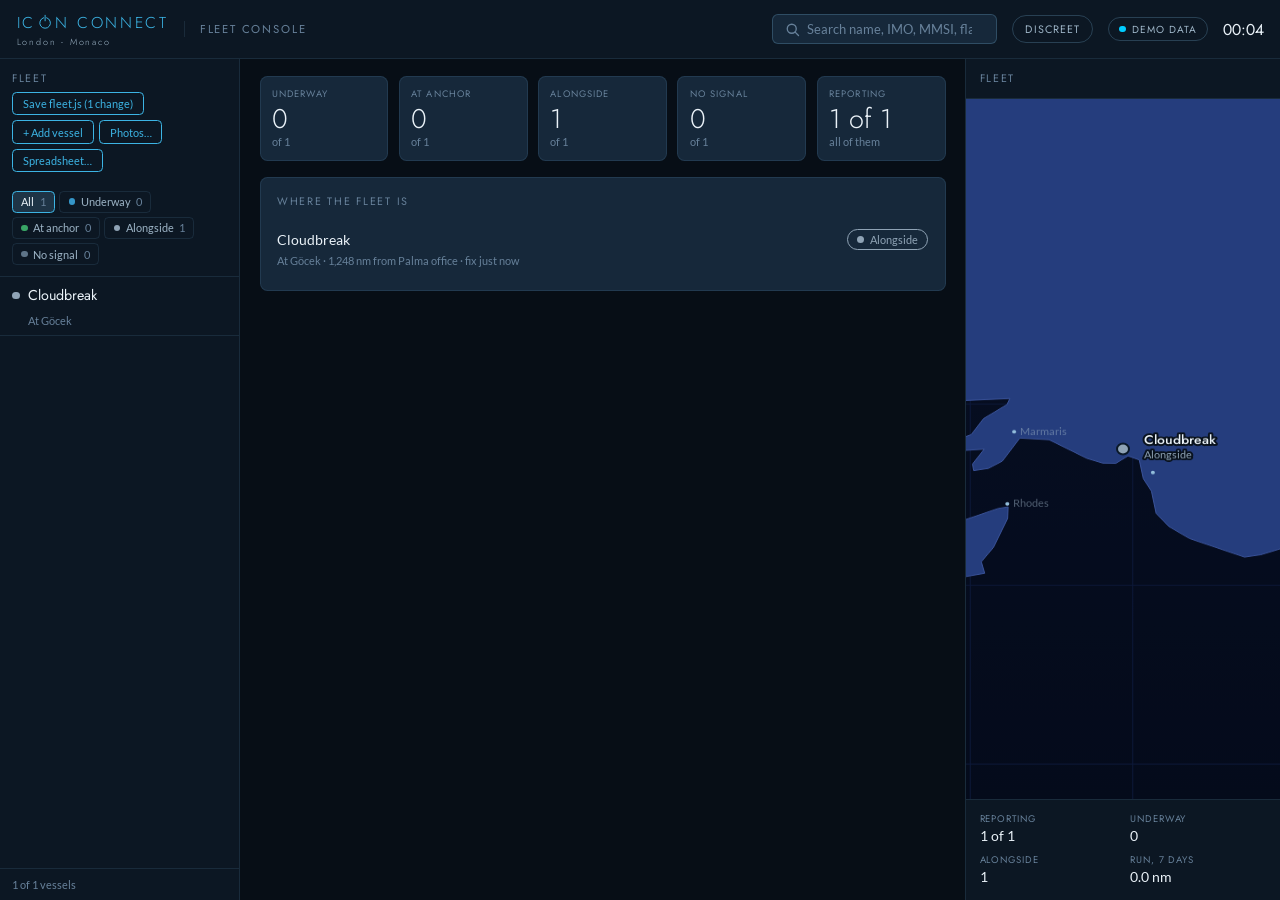
==== commit 93be5f28: "Cut the template to what only a person can know, and take the rest ourselves Last time I rewrote the" ====
--- a/console.html
+++ b/console.html
@@ -202,11 +202,12 @@
         <div class="form-section">
           <h3>Identity</h3>
           <p class="sheet-note">
-            MMSI is the only field live tracking actually needs — AIS broadcasts on
-            MMSI and never on IMO, and there is no free way to look one up from the
-            other. It comes off the ship's radio licence or her AIS unit. The IMO
-            number is checked against its own check digit, so a mistyped one is
-            caught here rather than three weeks later.
+            A name and an MMSI are all that is needed. AIS broadcasts on MMSI and
+            never on IMO, and there is no free way to look one up from the other, so
+            it has to come off her radio licence or her AIS unit — but everything
+            beside it here she broadcasts herself, and it is taken the first time she
+            is heard. Fill any of it in and it is checked against what she says
+            rather than replaced, which is what catches a wrong MMSI.
           </p>
 
           <div class="field-grid">
@@ -218,6 +219,7 @@
             <div class="field-pair">
               <label for="f-prefix">Type</label>
               <select id="f-prefix" name="prefix">
+                <option value="">She will tell us</option>
                 <option value="M/Y">M/Y — motor</option>
                 <option value="S/Y">S/Y — sailing</option>
               </select>
@@ -231,8 +233,9 @@
               <p class="field-error" id="e-mmsi" role="alert"></p>
             </div>
             <div class="field-pair">
-              <label for="f-imo">IMO number <em>required</em></label>
-              <input id="f-imo" name="imo" inputmode="numeric" autocomplete="off" placeholder="7 digits" required>
+              <label for="f-imo">IMO number</label>
+              <input id="f-imo" name="imo" inputmode="numeric" autocomplete="off"
+                     placeholder="she will tell us">
               <p class="field-error" id="e-imo" role="alert"></p>
             </div>
             <div class="field-pair">
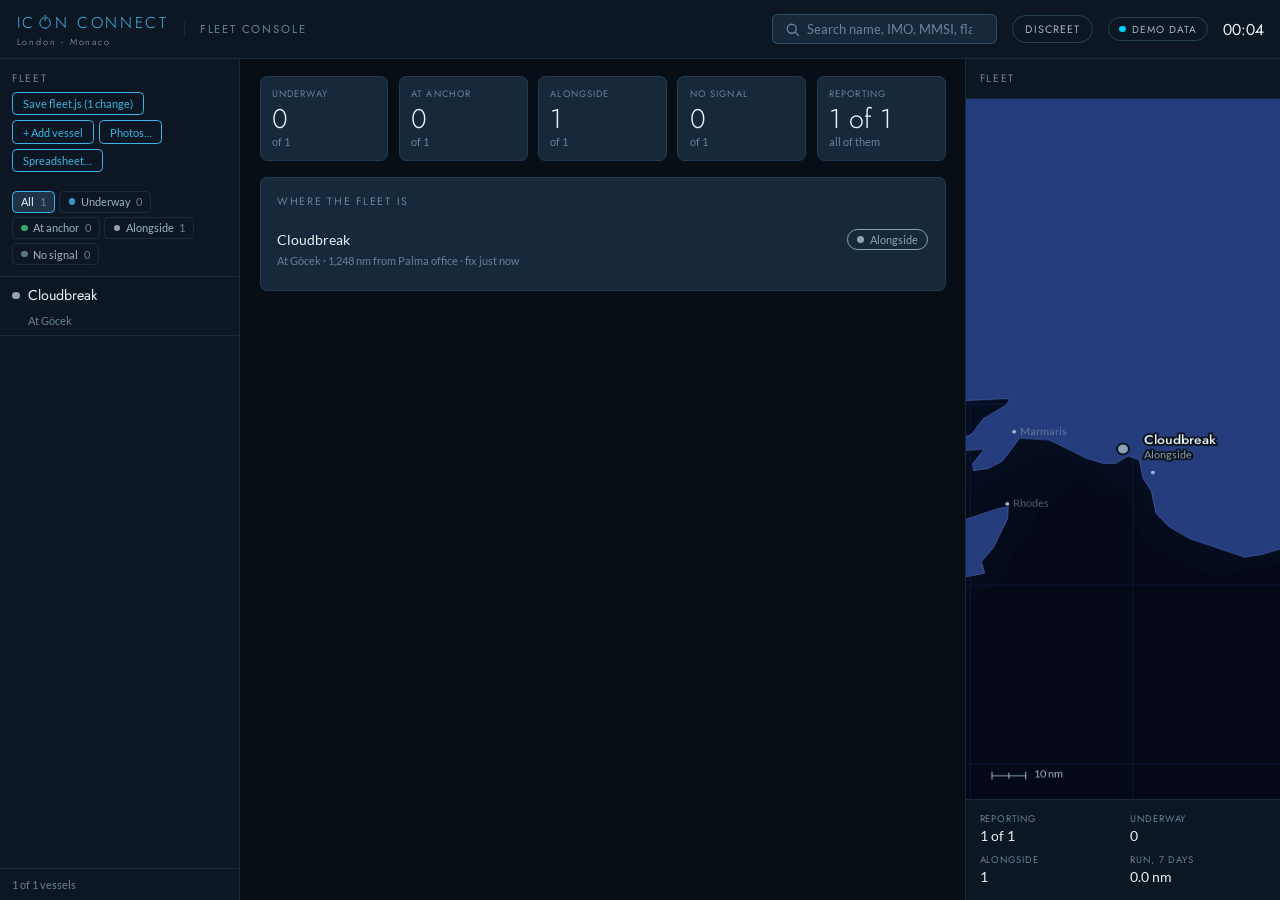
==== commit 7211bed9: "Four additions to the chart: depth, borders, course lines, wind Depth is the one that changes how it" ====
--- a/console.html
+++ b/console.html
@@ -435,6 +435,8 @@
 <script src="data/mid.js"></script>
 <script src="data/ports.js"></script>
 <script src="data/world-land.js"></script>
+<script src="data/world-depth.js"></script>
+<script src="data/world-borders.js"></script>
 <script src="js/geo.js"></script>
 <script src="js/vessel.js"></script>
 <script src="js/format.js"></script>
--- a/css/tokens.css
+++ b/css/tokens.css
@@ -83,6 +83,17 @@
   --map-coast:      #93BEDC;
   --map-graticule:  #1E3752;
 
+  /* Depth. Natural Earth's bands are "deeper than N", nested with the abyss
+     innermost, so these DARKEN outward from the coast: --map-ocean is the
+     shelf and needs no band of its own, and each contour beyond it drops a
+     step. Shallow-reads-lighter is how a paper chart does it, and how anyone
+     who has looked at the sea expects it. */
+  --map-depth-200:  #0B1826;   /* beyond the 200 m contour */
+  --map-depth-1000: #081220;   /* beyond 1000 m */
+  --map-border:      rgba(147, 190, 220, 0.22);
+  --map-course:      rgba(60, 180, 228, 0.45);   /* the leg still to run */
+  --map-wind:        rgba(147, 190, 220, 0.60);
+
   /* Dusk, in the order it happens, filled between successive solar-altitude
      contours and composited with `multiply`.
      
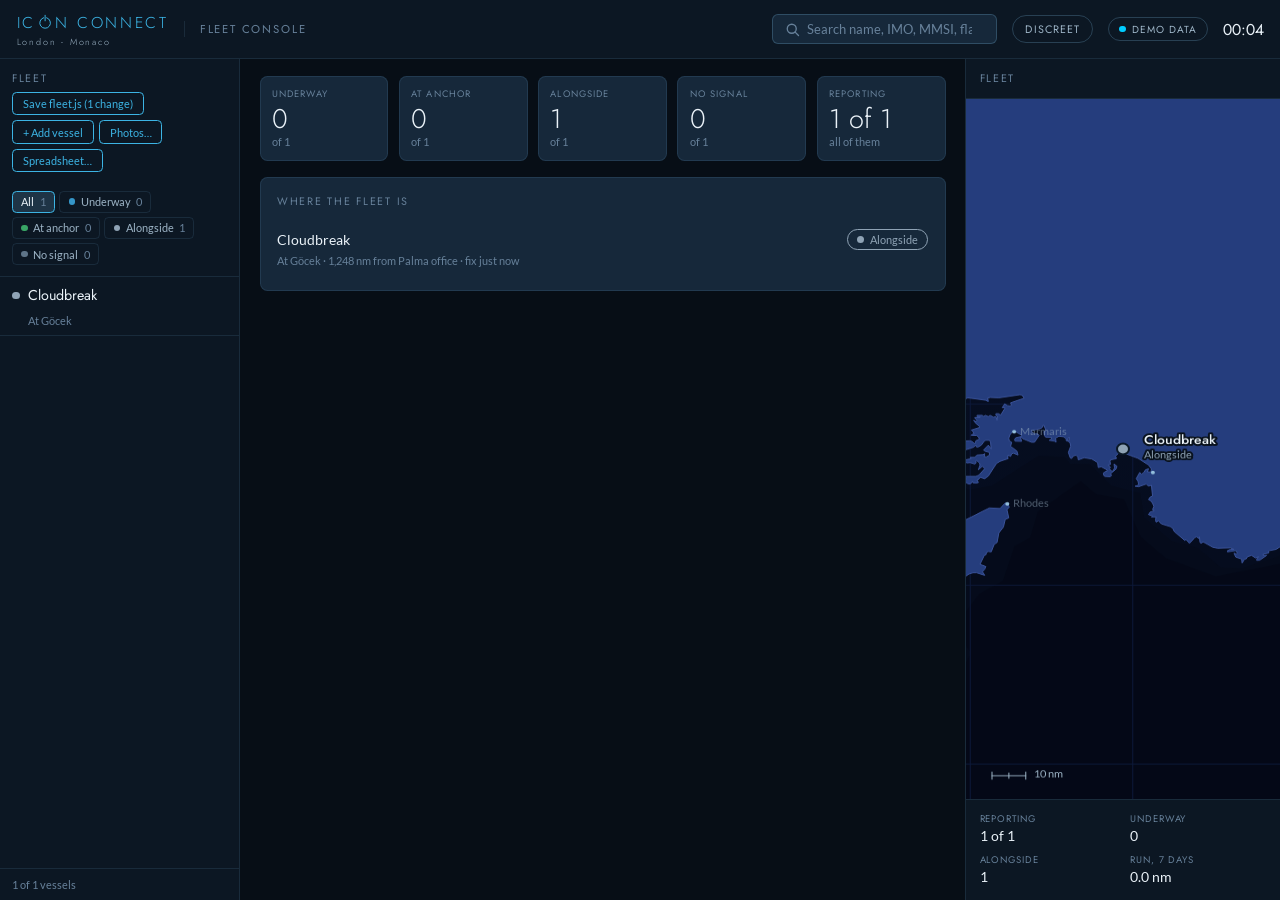
==== commit e4ddcaf7: "The map looked basic because the coastline was too coarse to look at Adding layers was the wrong ans" ====
--- a/console.html
+++ b/console.html
@@ -434,7 +434,9 @@
 <script src="fleet.js"></script>
 <script src="data/mid.js"></script>
 <script src="data/ports.js"></script>
+<script src="data/places.js"></script>
 <script src="data/world-land.js"></script>
+<script src="data/world-land-detail.js"></script>
 <script src="data/world-depth.js"></script>
 <script src="data/world-borders.js"></script>
 <script src="js/geo.js"></script>
--- a/css/tokens.css
+++ b/css/tokens.css
@@ -93,6 +93,10 @@
   --map-border:      rgba(147, 190, 220, 0.22);
   --map-course:      rgba(60, 180, 228, 0.45);   /* the leg still to run */
   --map-wind:        rgba(147, 190, 220, 0.60);
+  /* Place names. Water reads light on the sea; land reads dark on the land,
+     because the land fill is the lightest thing on the chart. */
+  --map-place-water: rgba(147, 190, 220, 0.55);
+  --map-place-land:  rgba(18, 36, 58, 0.78);
 
   /* Dusk, in the order it happens, filled between successive solar-altitude
      contours and composited with `multiply`.
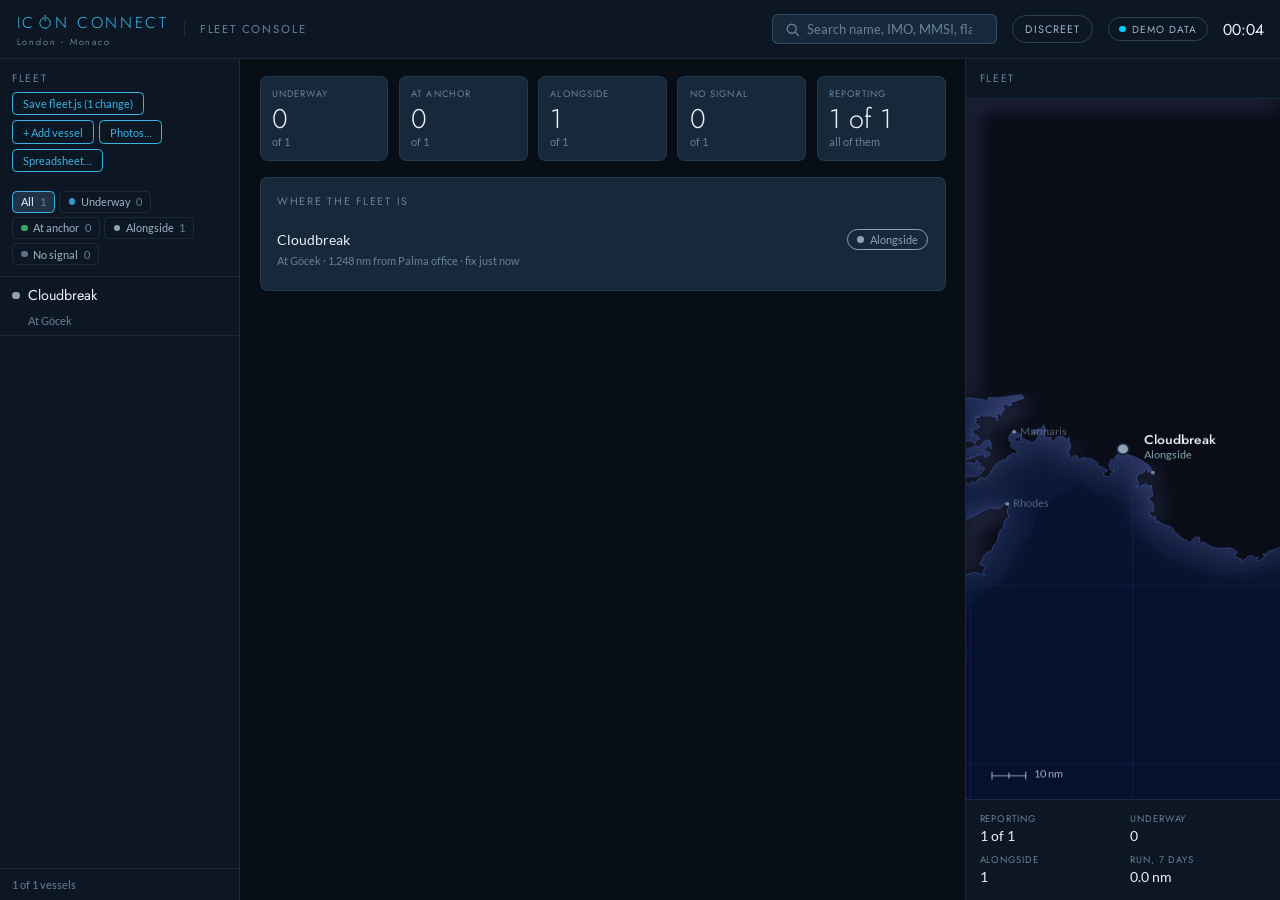
==== commit 4065d2d7: "The board only ever read fleet.js, so console additions never reached it Two things, both of which l" ====
--- a/console.html
+++ b/console.html
@@ -8,6 +8,7 @@
 <link rel="icon" href="data:image/svg+xml,<svg xmlns='http://www.w3.org/2000/svg' viewBox='0 0 32 32'><text y='26' font-size='26'>&#9875;</text></svg>">
 <link rel="stylesheet" href="css/tokens.css">
 <link rel="stylesheet" href="css/console.css">
+<link rel="stylesheet" href="css/settings.css">
 </head>
 <body>
 
@@ -32,7 +33,7 @@
       Discreet
     </button>
 
-    <span class="status-pill" id="connection" data-state="starting">
+    <span class="status-pill status-pill-action" id="connection" data-state="starting" role="button" tabindex="0" title="Live AIS tracking settings">
       <span class="dot"></span><span id="connection-label">Starting</span>
     </span>
 
@@ -440,6 +441,7 @@
 <script src="data/world-depth.js"></script>
 <script src="data/world-borders.js"></script>
 <script src="js/geo.js"></script>
+<script src="js/settings.js"></script>
 <script src="js/vessel.js"></script>
 <script src="js/format.js"></script>
 <script src="js/store.js"></script>
--- a/css/tokens.css
+++ b/css/tokens.css
@@ -77,26 +77,34 @@
 
   /* Chart. Land is stepped up from the wallpaper's blue-slate until it clears
      the sea in daylight (4.6:1) and still reads under full night (1.9:1). */
-  --map-ocean:      #0F2032;
-  --map-ocean-deep: #0A1826;
-  --map-land:       #5E8CB2;
-  --map-coast:      #93BEDC;
-  --map-graticule:  #1E3752;
+  /* Figure and ground. The land was a mid blue-grey and the sea near-black, so
+     both were blue and the LIGHTER one was the land — which is backwards from
+     every chart ever printed, and the reason the eye kept reading the sea as
+     landmasses and the whole thing as flat.
+     Now: land is a warm graphite that is barely blue at all, the water is blue
+     and lighter than it, and depth takes the water darker as it deepens. Land
+     dark, water lit, coast glowing between them — which is what a plotter looks
+     like at night, and what makes a cyan marker read instantly. */
+  --map-ocean:      #1E3A55;
+  --map-ocean-deep: #16293E;
+  --map-land:       #171A1F;
+  --map-coast:      #6E8FA8;
+  --map-graticule:  #24435F;
 
   /* Depth. Natural Earth's bands are "deeper than N", nested with the abyss
      innermost, so these DARKEN outward from the coast: --map-ocean is the
      shelf and needs no band of its own, and each contour beyond it drops a
      step. Shallow-reads-lighter is how a paper chart does it, and how anyone
      who has looked at the sea expects it. */
-  --map-depth-200:  #0B1826;   /* beyond the 200 m contour */
-  --map-depth-1000: #081220;   /* beyond 1000 m */
+  --map-depth-200:  #17304A;   /* beyond the 200 m contour */
+  --map-depth-1000: #112640;   /* beyond 1000 m */
   --map-border:      rgba(147, 190, 220, 0.22);
   --map-course:      rgba(60, 180, 228, 0.45);   /* the leg still to run */
   --map-wind:        rgba(147, 190, 220, 0.60);
   /* Place names. Water reads light on the sea; land reads dark on the land,
      because the land fill is the lightest thing on the chart. */
   --map-place-water: rgba(147, 190, 220, 0.55);
-  --map-place-land:  rgba(18, 36, 58, 0.78);
+  --map-place-land:  rgba(150, 172, 194, 0.55);
 
   /* Dusk, in the order it happens, filled between successive solar-altitude
      contours and composited with `multiply`.
--- a/css/settings.css
+++ b/css/settings.css
@@ -0,0 +1,100 @@
+/* -----------------------------------------------------------------------------
+ * settings.css — the AIS key sheet.
+ *
+ * The dialog is built in JavaScript so that both pages get the same one, which
+ * means it cannot rely on either page's own sheet styling: the console has it,
+ * the board has never needed a dialog at all. Everything here is scoped to the
+ * dialog's id, so it dresses itself on the board and quietly agrees with the
+ * console's other sheets rather than reaching into them.
+ * -------------------------------------------------------------------------- */
+
+#ais-dialog {
+  width: min(32rem, calc(100vw - 3rem));
+  /* Both pages reset margins globally, which drops the modal into the top-left
+     corner instead of the centre the UA stylesheet would have given it. */
+  margin: auto;
+  padding: 0;
+  border: 1px solid var(--border-strong);
+  border-radius: 14px;
+  background: var(--surface-1);
+  color: var(--text-primary);
+  font: inherit;
+  box-shadow: 0 24px 60px rgba(0, 0, 0, 0.55);
+}
+#ais-dialog::backdrop { background: rgba(4, 9, 15, 0.72); }
+
+#ais-dialog form { display: flex; flex-direction: column; }
+
+#ais-dialog .sheet-head {
+  display: flex; align-items: center; gap: 0.8rem;
+  padding: 1.1rem 1.3rem 0.9rem;
+  border-bottom: 1px solid var(--border);
+}
+#ais-dialog .sheet-head h2 {
+  flex: 1; margin: 0; font-size: 1.05rem; font-weight: 600;
+  letter-spacing: 0.01em;
+}
+#ais-dialog .sheet-close {
+  border: none; background: none; color: var(--text-muted);
+  font-size: 1.4rem; line-height: 1; cursor: pointer; padding: 0 0.2rem;
+}
+#ais-dialog .sheet-close:hover { color: var(--text-primary); }
+
+#ais-dialog .sheet-body {
+  display: flex; flex-direction: column; gap: 1rem;
+  padding: 1.1rem 1.3rem;
+}
+#ais-dialog .sheet-note {
+  margin: 0; font-size: 0.85rem; line-height: 1.5; color: var(--text-secondary);
+}
+
+#ais-dialog .field-pair { display: flex; flex-direction: column; gap: 0.4rem; }
+#ais-dialog .field-pair label {
+  font-size: 0.72rem; text-transform: uppercase; letter-spacing: 0.09em;
+  color: var(--text-muted);
+}
+#ais-dialog input {
+  width: 100%; box-sizing: border-box;
+  padding: 0.55rem 0.7rem;
+  border: 1px solid var(--border-strong); border-radius: 8px;
+  background: var(--surface-2); color: var(--text-primary);
+  font: inherit; font-size: 0.95rem;
+  /* A key is 40 undifferentiated hex characters; proportional type makes a
+     mistyped one impossible to spot. */
+  font-family: ui-monospace, SFMono-Regular, Menlo, Consolas, monospace;
+  letter-spacing: 0.04em;
+}
+#ais-dialog input:focus { outline: none; border-color: var(--brand-cyan); }
+#ais-dialog .field-hint {
+  margin: 0; font-size: 0.76rem; line-height: 1.45; color: var(--text-muted);
+}
+#ais-dialog .field-error {
+  margin: 0; font-size: 0.78rem; line-height: 1.4; color: var(--critical);
+}
+#ais-dialog .field-error[hidden] { display: none; }
+
+#ais-dialog .sheet-foot {
+  display: flex; align-items: center; justify-content: flex-end; gap: 0.7rem;
+  padding: 0.9rem 1.3rem 1.1rem;
+  border-top: 1px solid var(--border);
+}
+#ais-dialog .button-primary {
+  padding: 0.5rem 1rem; border: none; border-radius: 8px;
+  background: var(--brand-cyan); color: #04202C;
+  font: inherit; font-weight: 600; font-size: 0.9rem; cursor: pointer;
+}
+#ais-dialog .button-primary:hover { filter: brightness(1.08); }
+#ais-dialog .button-quiet {
+  margin-right: auto;
+  padding: 0.5rem 0.6rem; border: none; background: none;
+  color: var(--text-muted); font: inherit; font-size: 0.9rem; cursor: pointer;
+}
+#ais-dialog .button-quiet:hover { color: var(--text-primary); }
+#ais-dialog .button-quiet[hidden] { display: none; }
+
+/* The connection pill is now the way into this sheet on both pages. */
+.status-pill-action { cursor: pointer; }
+.status-pill-action:hover { border-color: var(--border-strong); }
+.status-pill-action:focus-visible {
+  outline: 2px solid var(--brand-cyan); outline-offset: 2px;
+}
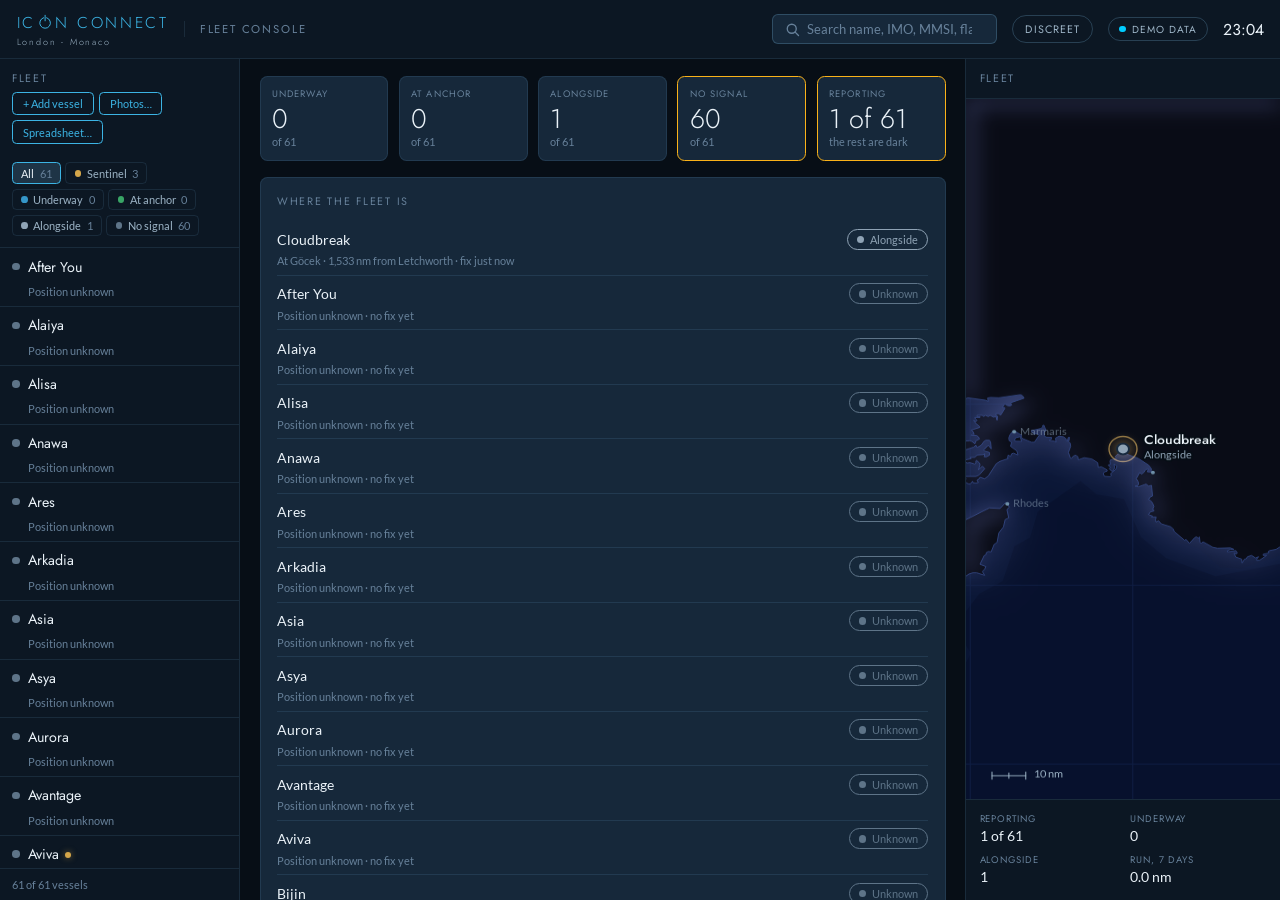
==== commit e65b8955: "Our own places on the chart, Sentinel cover, and a way to pick out of a crowd Four things.  HEADQUAR" ====
--- a/console.html
+++ b/console.html
@@ -9,6 +9,7 @@
 <link rel="stylesheet" href="css/tokens.css">
 <link rel="stylesheet" href="css/console.css">
 <link rel="stylesheet" href="css/settings.css">
+<link rel="stylesheet" href="css/picker.css">
 </head>
 <body>
 
@@ -400,6 +401,12 @@
             <input type="checkbox" id="f-discreet" name="discreet">
             <span>Discreet — never show an exact position for this vessel, whatever
               the board is set to</span>
+          </label>
+          <label class="checkline">
+            <input type="checkbox" id="f-sentinel" name="sentinel">
+            <span><b class="sentinel-word">Sentinel</b> — this vessel is on the
+              out-of-hours package. She carries a gold halo on the chart so the
+              cover can be read at a glance.</span>
           </label>
         </div>
       </div>
@@ -452,6 +459,7 @@
 <script src="js/photos.js"></script>
 <script src="js/profile.js"></script>
 <script src="js/map.js"></script>
+<script src="js/picker.js"></script>
 <script src="js/console.js"></script>
 
 </body>
--- a/css/tokens.css
+++ b/css/tokens.css
@@ -106,6 +106,20 @@
   --map-place-water: rgba(147, 190, 220, 0.55);
   --map-place-land:  rgba(150, 172, 194, 0.55);
 
+  /* Our own places. The headquarters mark is the logotype's own cyan, because it
+     IS the logotype; a yard is quieter, because it is context rather than the
+     subject. Neither is a status colour — nothing on this chart should be
+     mistaken for a vessel that is not one. */
+  --map-site-hq:    #3CB4E4;
+  --map-site-yard:  rgba(147, 190, 220, 0.70);
+
+  /* Sentinel: the out-of-hours service package. Gold, kept away from every
+     status hue on the board — cyan, green, grey — so a glance can pick it out
+     without first reading anything. Warm against a chart that is entirely cool,
+     which is what makes it carry across a room. */
+  --sentinel:        #D4A64A;
+  --sentinel-glow:   rgba(212, 166, 74, 0.55);
+
   /* Dusk, in the order it happens, filled between successive solar-altitude
      contours and composited with `multiply`.
      
--- a/css/console.css
+++ b/css/console.css
@@ -162,7 +162,11 @@
 .status-pill[data-state="demo"] .dot { background: var(--brand-cyan-bright); }
 .status-pill[data-state="connecting"] .dot,
 .status-pill[data-state="retrying"] .dot { background: var(--warning); }
-.status-pill[data-state="closed"] .dot { background: var(--critical); }
+.status-pill[data-state="closed"] .dot,
+.status-pill[data-state="blocked"] .dot,
+.status-pill[data-state="rejected"] .dot { background: var(--critical); }
+/* Connected, but nothing has arrived yet — not an error, not yet a feed. */
+.status-pill[data-state="listening"] .dot { background: var(--warning); }
 
 .clock {
   font-family: var(--font-display);
@@ -1153,3 +1157,20 @@
 @media (max-width: 720px) {
   .column-note { grid-template-columns: minmax(0, 1fr); gap: 0.1rem; }
 }
+
+/* --- Sentinel ------------------------------------------------------------- */
+
+/* The same gold as the chart halo. A pip rather than a word: the rail is a
+   scanning list, and a second word beside every covered vessel would compete
+   with the name it sits next to. */
+.v-name .sentinel-pip {
+  display: inline-block;
+  width: 0.42rem; height: 0.42rem;
+  margin-left: 0.4rem;
+  border-radius: 50%;
+  background: var(--sentinel);
+  box-shadow: 0 0 6px var(--sentinel-glow);
+  vertical-align: 0.08rem;
+}
+
+.sentinel-word { color: var(--sentinel); font-weight: 600; }
--- a/css/settings.css
+++ b/css/settings.css
@@ -98,3 +98,51 @@
 .status-pill-action:focus-visible {
   outline: 2px solid var(--brand-cyan); outline-offset: 2px;
 }
+
+/* The two numbers that separate the cases a green pill cannot, and the probe
+   that settles them. */
+#ais-dialog .ais-check {
+  display: flex; flex-direction: column; gap: 0.6rem;
+  padding-top: 0.9rem;
+  border-top: 1px solid var(--border);
+}
+#ais-dialog .ais-test {
+  align-self: flex-start;
+  margin-right: 0;
+  padding: 0.4rem 0.7rem;
+  border: 1px solid var(--border-strong); border-radius: 8px;
+  color: var(--text-secondary);
+}
+#ais-dialog .ais-log {
+  margin: 0;
+  padding: 0.7rem 0.8rem;
+  border-radius: 8px;
+  background: var(--surface-2);
+  color: var(--text-secondary);
+  font-family: ui-monospace, SFMono-Regular, Menlo, Consolas, monospace;
+  font-size: 0.76rem; line-height: 1.5;
+  white-space: pre-wrap; overflow-wrap: anywhere;
+  max-height: 14rem; overflow-y: auto;
+}
+#ais-dialog .ais-log[hidden] { display: none; }
+
+/* Which build this is. Quiet, but always there: a diagnostic report that cannot
+   identify itself is worse than none. */
+#ais-dialog .build-stamp {
+  margin: 0;
+  font-family: ui-monospace, SFMono-Regular, Menlo, Consolas, monospace;
+  font-size: 0.7rem;
+  letter-spacing: 0.02em;
+  color: var(--text-muted);
+}
+
+/* What is actually stored. A key that is not a key is invisible behind a
+   password field, and one got in. */
+#ais-dialog .stored-key {
+  margin: 0;
+  font-family: ui-monospace, SFMono-Regular, Menlo, Consolas, monospace;
+  font-size: 0.76rem;
+  color: var(--text-muted);
+}
+#ais-dialog .stored-key.wrong { color: var(--critical); }
+#ais-dialog .stored-key:empty { display: none; }
--- a/css/picker.css
+++ b/css/picker.css
@@ -0,0 +1,76 @@
+/* -----------------------------------------------------------------------------
+ * picker.css — the list that opens when several yachts share a spot.
+ *
+ * Positioned against the viewport rather than the chart, so it is never clipped
+ * by the canvas bounds, and styled from the same tokens as everything else.
+ * -------------------------------------------------------------------------- */
+
+.chart-picker {
+  position: fixed;
+  z-index: 60;
+  min-width: 13rem;
+  max-width: 20rem;
+  padding: 0.35rem;
+  border: 1px solid var(--border-strong);
+  border-radius: 10px;
+  background: var(--surface-1);
+  box-shadow: 0 16px 40px rgba(0, 0, 0, 0.55);
+  font: inherit;
+}
+
+.chart-picker-head {
+  padding: 0.3rem 0.5rem 0.4rem;
+  font-size: 0.68rem;
+  letter-spacing: 0.09em;
+  text-transform: uppercase;
+  color: var(--text-muted);
+}
+
+.chart-picker-row {
+  display: flex;
+  align-items: center;
+  gap: 0.5rem;
+  width: 100%;
+  padding: 0.4rem 0.5rem;
+  border: none;
+  border-radius: 7px;
+  background: none;
+  color: var(--text-primary);
+  font: inherit;
+  font-size: 0.86rem;
+  text-align: left;
+  cursor: pointer;
+}
+.chart-picker-row:hover,
+.chart-picker-row:focus-visible {
+  background: var(--surface-3);
+  outline: none;
+}
+
+.chart-picker-dot {
+  flex: none;
+  width: 0.45rem; height: 0.45rem;
+  border-radius: 50%;
+}
+
+.chart-picker-name {
+  flex: 1;
+  min-width: 0;
+  overflow: hidden;
+  text-overflow: ellipsis;
+  white-space: nowrap;
+}
+
+.chart-picker-sentinel {
+  flex: none;
+  width: 0.42rem; height: 0.42rem;
+  border-radius: 50%;
+  background: var(--sentinel);
+  box-shadow: 0 0 6px var(--sentinel-glow);
+}
+
+.chart-picker-where {
+  flex: none;
+  font-size: 0.74rem;
+  color: var(--text-muted);
+}
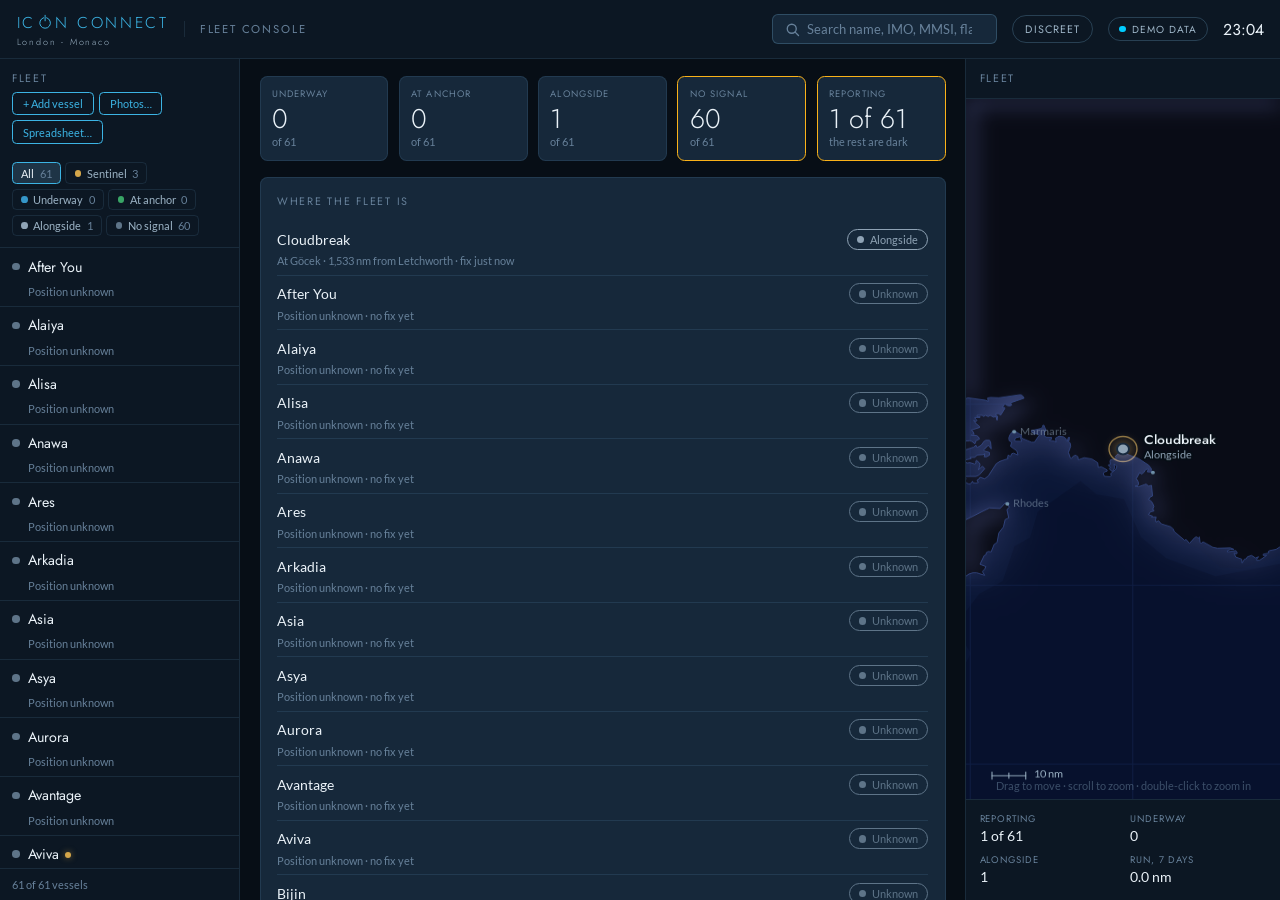
==== commit 78452c54: "A hand on the chart, in the console Drag to move, wheel to zoom, double-click to zoom in, plus and m" ====
--- a/console.html
+++ b/console.html
@@ -71,6 +71,10 @@
     </div>
     <div class="chart-holder">
       <canvas id="chart-canvas"></canvas>
+      <button class="chart-home" id="chart-home" type="button" hidden>
+        Back to the fleet
+      </button>
+      <p class="chart-hint">Drag to move · scroll to zoom · double-click to zoom in</p>
     </div>
     <div class="chart-readout" id="chart-readout"></div>
   </aside>
@@ -460,6 +464,7 @@
 <script src="js/profile.js"></script>
 <script src="js/map.js"></script>
 <script src="js/picker.js"></script>
+<script src="js/browse.js"></script>
 <script src="js/console.js"></script>
 
 </body>
--- a/css/console.css
+++ b/css/console.css
@@ -1174,3 +1174,38 @@
 }
 
 .sentinel-word { color: var(--sentinel); font-weight: 600; }
+
+/* --- Browsing the chart --------------------------------------------------- */
+
+.chart-holder { position: relative; }
+
+#chart-canvas { cursor: grab; }
+#chart-canvas.dragging { cursor: grabbing; }
+
+/* The way back, shown only once somebody has taken hold of the chart. A way out
+   that has to be known rather than seen is not a way out. */
+.chart-home {
+  position: absolute;
+  top: 0.6rem; right: 0.6rem;
+  padding: 0.35rem 0.7rem;
+  border: 1px solid var(--border-strong);
+  border-radius: 999px;
+  background: var(--scrim);
+  color: var(--text-secondary);
+  font: inherit; font-size: 0.78rem;
+  cursor: pointer;
+}
+.chart-home:hover { color: var(--text-primary); border-color: var(--brand-cyan); }
+.chart-home[hidden] { display: none; }
+
+/* Said once, quietly, at the foot of the chart. */
+.chart-hint {
+  position: absolute;
+  left: 0; right: 0; bottom: 0.45rem;
+  margin: 0;
+  text-align: center;
+  font-size: 0.7rem;
+  color: var(--text-muted);
+  opacity: 0.55;
+  pointer-events: none;
+}
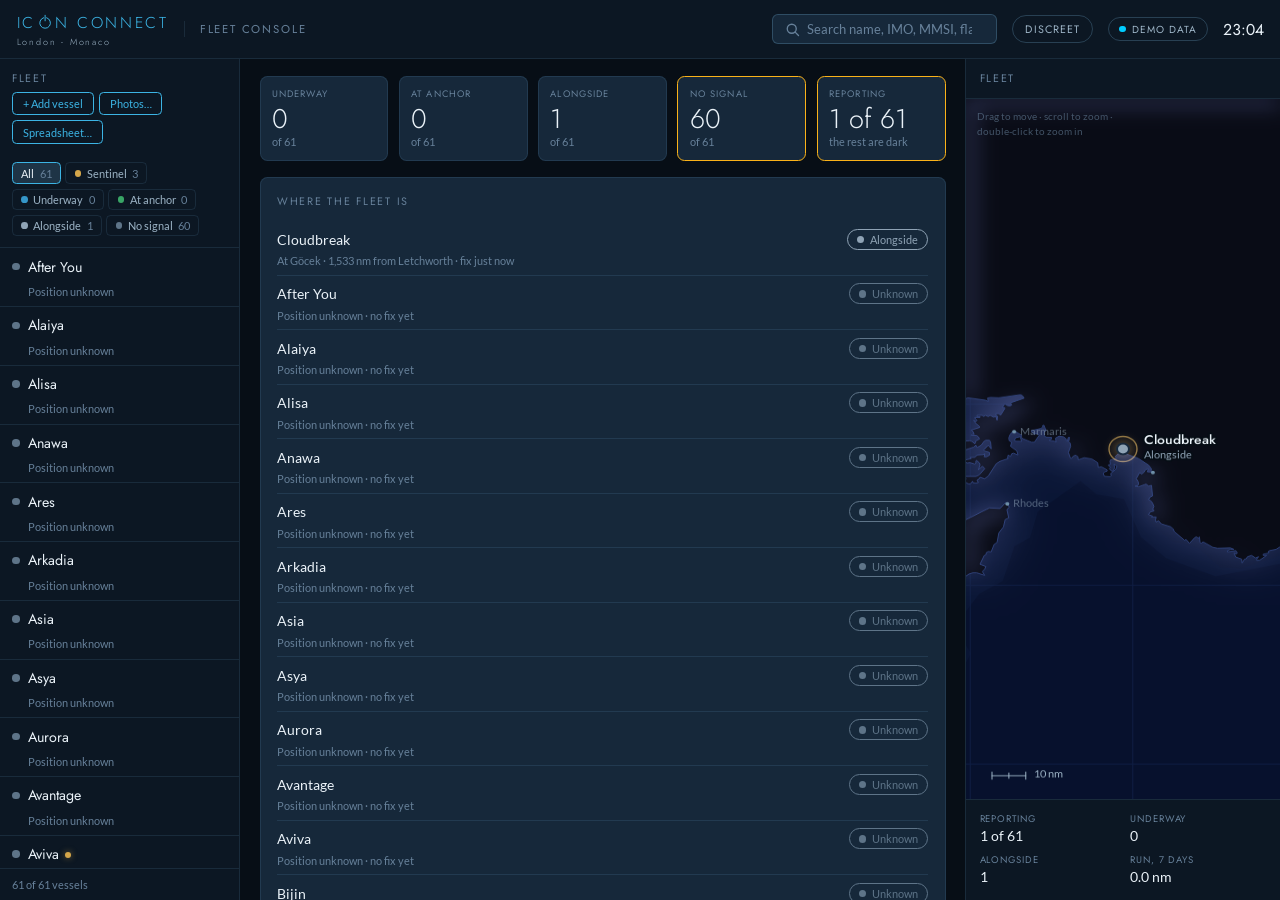
==== commit 89aa25db: "Draw a crowd as a crowd, and put the offices on top The western Mediterranean at fleet zoom is a hun" ====
--- a/console.html
+++ b/console.html
@@ -463,6 +463,7 @@
 <script src="js/photos.js"></script>
 <script src="js/profile.js"></script>
 <script src="js/map.js"></script>
+<script src="js/cluster.js"></script>
 <script src="js/picker.js"></script>
 <script src="js/browse.js"></script>
 <script src="js/console.js"></script>
--- a/css/tokens.css
+++ b/css/tokens.css
@@ -117,6 +117,13 @@
      status hue on the board — cyan, green, grey — so a glance can pick it out
      without first reading anything. Warm against a chart that is entirely cool,
      which is what makes it carry across a room. */
+  /* A crowd of yachts drawn as one. Deliberately no status colour: it is a
+     fact about the chart, not about any vessel on it. */
+  --map-cluster: rgba(14, 30, 46, 0.94);
+  /* The ring reads as the crowd's resting state, so the underway arc drawn
+     over it in --status-underway can be told apart from it at a glance. */
+  --map-cluster-ring: rgba(139, 152, 168, 0.85);
+
   --sentinel:        #D4A64A;
   --sentinel-glow:   rgba(212, 166, 74, 0.55);
 
--- a/css/console.css
+++ b/css/console.css
@@ -1198,14 +1198,19 @@
 .chart-home:hover { color: var(--text-primary); border-color: var(--brand-cyan); }
 .chart-home[hidden] { display: none; }
 
-/* Said once, quietly, at the foot of the chart. */
+/* Said once, quietly. Top-left rather than the foot of the chart, where it
+   landed on top of the scale bar — and faded out once somebody has taken hold,
+   because by then they know. */
 .chart-hint {
   position: absolute;
-  left: 0; right: 0; bottom: 0.45rem;
+  left: 0.7rem; top: 0.7rem;
+  max-width: 11rem;
   margin: 0;
-  text-align: center;
-  font-size: 0.7rem;
-  color: var(--text-muted);
-  opacity: 0.55;
+  font-size: 0.68rem;
+  line-height: 1.45;
+  color: var(--text-muted);
+  opacity: 0.6;
   pointer-events: none;
-}
+  transition: opacity 400ms ease;
+}
+.chart-holder.browsing .chart-hint { opacity: 0; }
--- a/css/picker.css
+++ b/css/picker.css
@@ -16,9 +16,20 @@
   background: var(--surface-1);
   box-shadow: 0 16px 40px rgba(0, 0, 0, 0.55);
   font: inherit;
+  /* A crowd on the chart can now be twenty-one deep, so the list has to have
+     an end to it rather than running off the bottom of the screen. */
+  display: flex;
+  flex-direction: column;
+  max-height: min(60vh, 26rem);
+}
+
+.chart-picker-list {
+  overflow-y: auto;
+  overscroll-behavior: contain;
 }
 
 .chart-picker-head {
+  flex: none;
   padding: 0.3rem 0.5rem 0.4rem;
   font-size: 0.68rem;
   letter-spacing: 0.09em;
